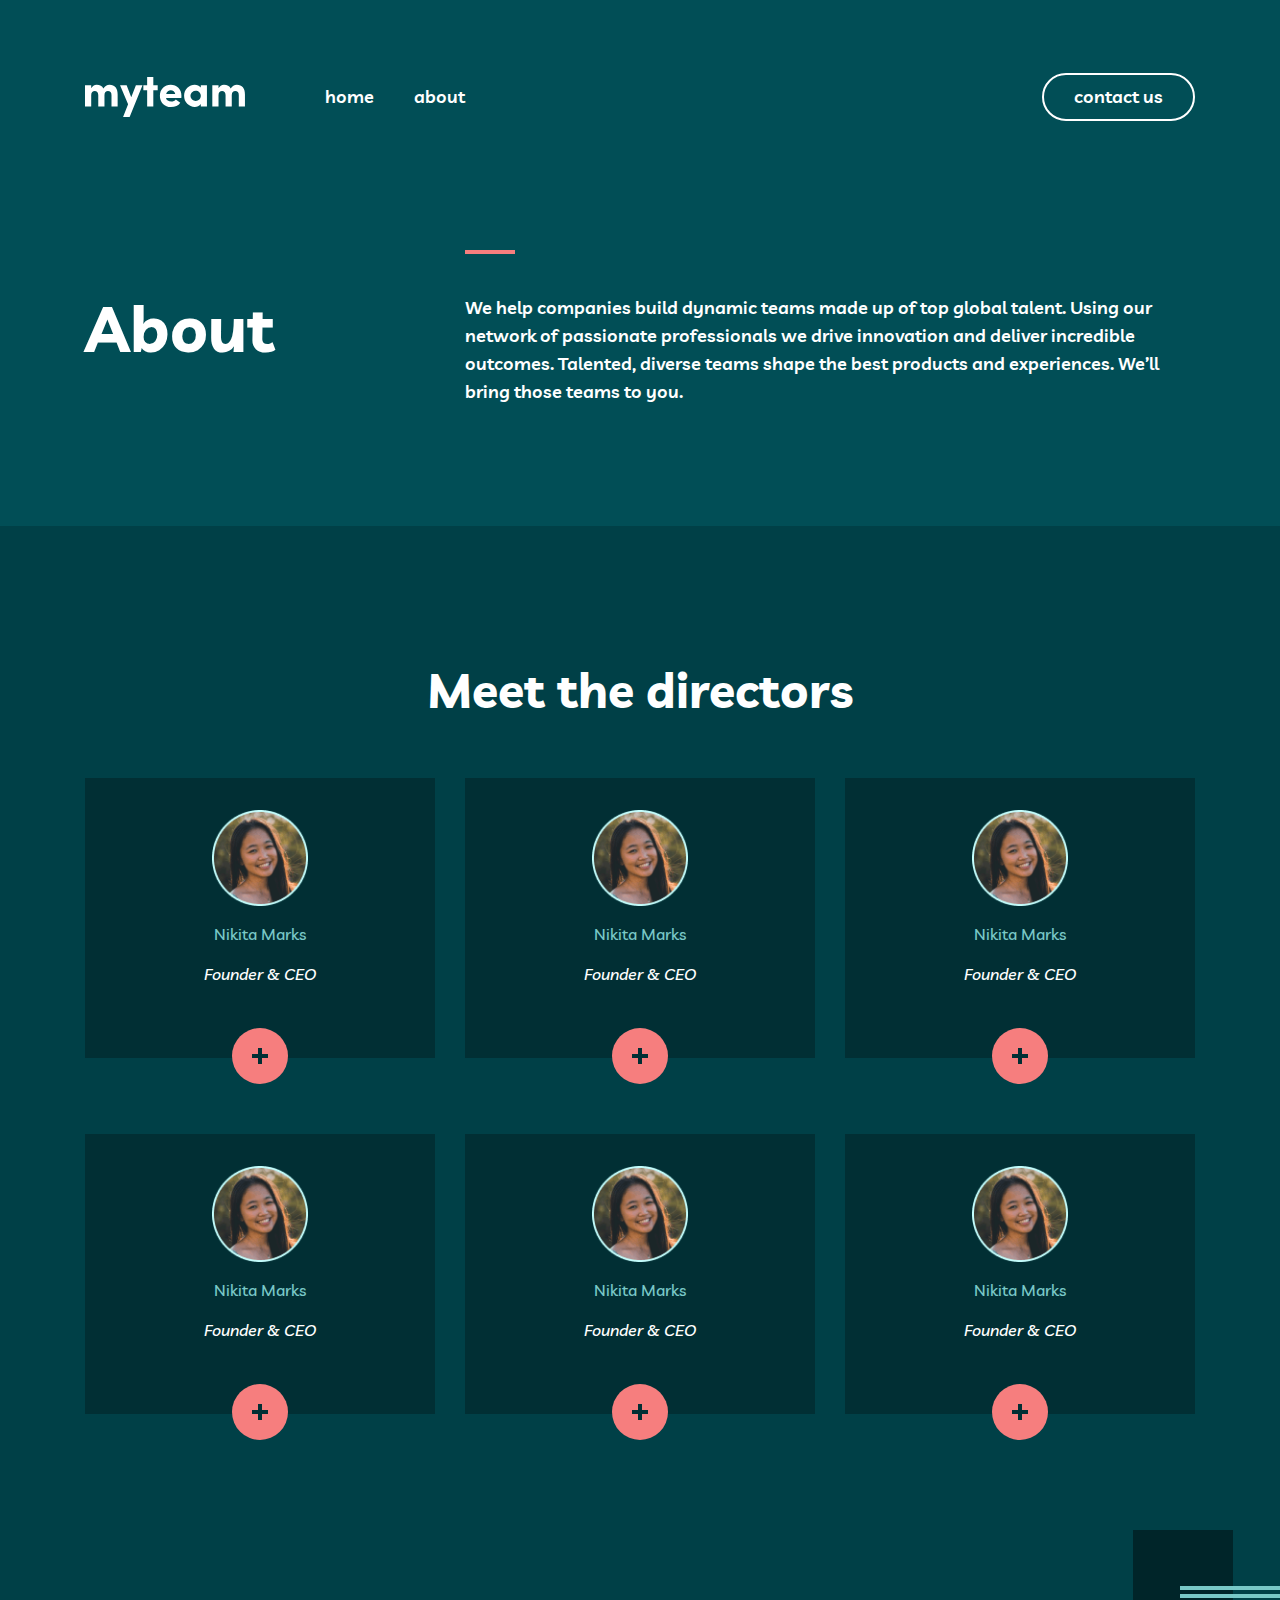
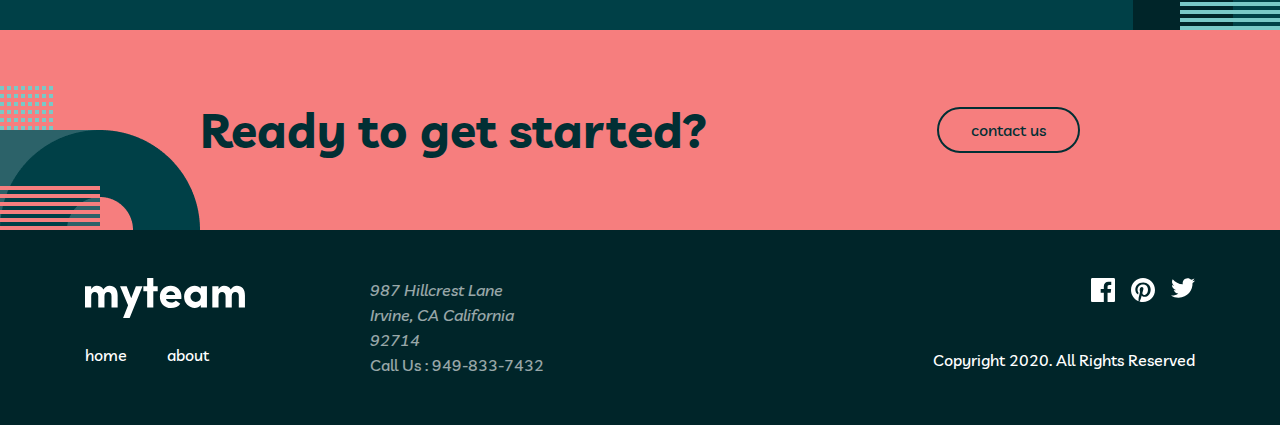
==== about.html @ ca8f07f0 "complate directors sections" ====
<!DOCTYPE html>
<html lang="uz">
<head>
  <meta charset="UTF-8">
  <meta name="viewport" content="width=device-width, initial-scale=1.0, shrink-to-fit=no">
  <title>myteam</title>
  <link rel="stylesheet" href="css/styles.css">
</head>
<body>
                <!-- HEADER -->

  <header class="site-header ">
    <div class="container site-header__container">
      <a class="logo" href="index.html">
        <img class="logo__img" src="img/logo.svg" width="160" height="40" alt="Myteam - site logo">
      </a>
      <nav class="nav">
        <ul class="nav__list">
          <li class="nav__item">
            <a href="index.html" class="nav__link">home</a>
          </li>
          <li class="nav__item">
            <a href="about.html" class="nav__link">about</a>
          </li>
        </ul>
      </nav>
      <a class="nav__link nav__contact-link" href="contact.html">contact us</a>
      <button class="burger burger-open"></button>
    </div>
  </header>
                    <!-- MAIN -->

  <main class="main">
                     <!-- ABOUT  -->

  <section class="about">
    <div class="container about__container">
      <h2 class="about__title">About</h2>
      <p class="about__text">We help companies build dynamic teams made up of top global talent. Using our network of passionate professionals we drive innovation and deliver incredible outcomes. Talented, diverse teams shape the best products and experiences. We’ll bring those teams to you.</p>
    </div>
  </section>

            <!--DIRECTORS -->

  <section class="directors">
    <div class="container">
      <h2 class="directors__title">Meet the directors</h2>
      <ul class="directors__list">

        <li class="directors__item director">
          <p class="director__name">Nikita Marks</p>
          <p class="director__profession">Founder & CEO</p>
          <blockquote class="director__blockquote">“Empowered teams create truly amazing products. Set the north star and let them follow it.”</blockquote>
          <button class="director__btn director__btn--open"></button>
        </li>

        <li class="directors__item director">
          <p class="director__name">Nikita Marks</p>
          <p class="director__profession">Founder & CEO</p>
          <blockquote class="director__blockquote">“Empowered teams create truly amazing products. Set the north star and let them follow it.”</blockquote>
          <button class="director__btn director__btn--open"></button>
        </li>

        <li class="directors__item director">
          <p class="director__name">Nikita Marks</p>
          <p class="director__profession">Founder & CEO</p>
          <blockquote class="director__blockquote">“Empowered teams create truly amazing products. Set the north star and let them follow it.”</blockquote>
          <button class="director__btn director__btn--open"></button>
        </li>

        <li class="directors__item director">
          <p class="director__name">Nikita Marks</p>
          <p class="director__profession">Founder & CEO</p>
          <blockquote class="director__blockquote">“Empowered teams create truly amazing products. Set the north star and let them follow it.”</blockquote>
          <button class="director__btn director__btn--open"></button>
        </li>

        <li class="directors__item director">
          <p class="director__name">Nikita Marks</p>
          <p class="director__profession">Founder & CEO</p>
          <blockquote class="director__blockquote">“Empowered teams create truly amazing products. Set the north star and let them follow it.”</blockquote>
          <button class="director__btn director__btn--open"></button>
        </li>

        <li class="directors__item director">
          <p class="director__name">Nikita Marks</p>
          <p class="director__profession">Founder & CEO</p>
          <blockquote class="director__blockquote">“Empowered teams create truly amazing products. Set the north star and let them follow it.”</blockquote>
          <button class="director__btn director__btn--open"></button>
        </li>

      </ul>
    </div>
  </section>


              <!-- START -->

  <section class="start">
    <div class="start__container container">
      <h2 class="visually-hidden">Start section</h2>
      <p class="start__title">Ready to get started?</p>
      <a href="#" class="start__link">contact us</a>
    </div>
  </section>

  </main>

                    <!-- FOOTER -->

  <section class="footer">
    <div class="container footer__container">
      <div class="footer__footer-top footer-top">

        <div class="footer-top__inner">
          <a href="#" class="footer__logo">
            <img class="footer-top__logo" src="img/logo.svg" width="160" height="40" alt="site-logo">
          </a>
          <ul class="footer-top__list">

            <li class="footer-top__item">
              <a href="index.html" class="footer-top__link">home</a>
            </li>

            <li class="footer-top__item">
              <a href="about.html" class="footer-top__link">about</a>
            </li>

          </ul>
        </div>

        <div class="addres-box">
          <address class="address-box__address">987  Hillcrest Lane Irvine, CA California 92714</address>
          <a class="address-box__tel" href="tel:+9498337432" class="footer-top__tel-link">Call Us : 949-833-7432</a>
        </div>
      </div>

              <!-- footer-social-media -->
      <div class="footer__footer-bottom footer-bottom">
        <ul class="footer-bottom__list">
          <li class="footer-bottom__item">
            <!-- facebook -->
            <a href="#">
              <svg  width="24" height="24" viewBox="0 0 24 24" fill="none" xmlns="http://www.w3.org/2000/svg">
                <path class="footer__facebook" d="M22.675 0H1.325C0.593 0 0 0.593 0 1.325V22.676C0 23.407 0.593 24 1.325 24H12.82V14.706H9.692V11.084H12.82V8.413C12.82 5.313 14.713 3.625 17.479 3.625C18.804 3.625 19.942 3.724 20.274 3.768V7.008L18.356 7.009C16.852 7.009 16.561 7.724 16.561 8.772V11.085H20.148L19.681 14.707H16.561V24H22.677C23.407 24 24 23.407 24 22.675V1.325C24 0.593 23.407 0 22.675 0Z" fill="white"/>
                </svg>
            </a>
          </li>

          <li class="footer-bottom__item">
            <!-- pictore -->
            <a href="#">
              <svg  width="24" height="24" viewBox="0 0 24 24" fill="none" xmlns="http://www.w3.org/2000/svg">
                <path class="footer__picture" d="M12 0C5.373 0 0 5.372 0 12C0 17.084 3.163 21.426 7.627 23.174C7.522 22.225 7.427 20.769 7.669 19.733C7.887 18.796 9.076 13.768 9.076 13.768C9.076 13.768 8.717 13.049 8.717 11.986C8.717 10.318 9.684 9.072 10.888 9.072C11.911 9.072 12.406 9.841 12.406 10.762C12.406 11.791 11.751 13.33 11.412 14.757C11.129 15.951 12.011 16.926 13.189 16.926C15.322 16.926 16.961 14.677 16.961 11.431C16.961 8.558 14.897 6.549 11.949 6.549C8.535 6.549 6.531 9.11 6.531 11.756C6.531 12.787 6.928 13.894 7.424 14.494C7.522 14.613 7.536 14.718 7.507 14.839L7.174 16.199C7.121 16.419 7 16.466 6.772 16.36C5.273 15.662 4.336 13.471 4.336 11.711C4.336 7.926 7.086 4.449 12.265 4.449C16.428 4.449 19.663 7.416 19.663 11.38C19.663 15.516 17.056 18.844 13.436 18.844C12.22 18.844 11.077 18.213 10.686 17.466L9.938 20.319C9.667 21.362 8.936 22.669 8.446 23.465C9.57 23.812 10.763 24 12 24C18.627 24 24 18.627 24 12C24 5.372 18.627 0 12 0Z" fill="white"/>
                </svg>
            </a>
          </li>

          <li class="footer-bottom__item">
            <!-- twitter -->
            <a href="#">
             <svg width="24" height="20" viewBox="0 0 24 20" fill="none" xmlns="http://www.w3.org/2000/svg">
              <path class="footer__twitter" d="M24 2.55699C23.117 2.94899 22.168 3.21299 21.172 3.33199C22.189 2.72299 22.97 1.75799 23.337 0.607986C22.386 1.17199 21.332 1.58199 20.21 1.80299C19.313 0.845986 18.032 0.247986 16.616 0.247986C13.437 0.247986 11.101 3.21399 11.819 6.29299C7.728 6.08799 4.1 4.12799 1.671 1.14899C0.381 3.36199 1.002 6.25699 3.194 7.72299C2.388 7.69699 1.628 7.47599 0.965 7.10699C0.911 9.38799 2.546 11.522 4.914 11.997C4.221 12.185 3.462 12.229 2.69 12.081C3.316 14.037 5.134 15.46 7.29 15.5C5.22 17.123 2.612 17.848 0 17.54C2.179 18.937 4.768 19.752 7.548 19.752C16.69 19.752 21.855 12.031 21.543 5.10599C22.505 4.41099 23.34 3.54399 24 2.55699Z" fill="white"/>
              </svg>
            </a>
          </li>
        </ul>
        <p class="footer-bottom__text">Copyright 2020. All Rights Reserved</p>
      </div>

    </div>
  </section>


  </main>
  <script src="main.js"></script>
</body>
</html>
---- css/styles.css ----
/*! normalize.css v8.0.1 | MIT License | github.com/necolas/normalize.css */
/* Document
========================================================================== */
/**
* 1. Correct the line height in all browsers.
* 2. Prevent adjustments of font size after orientation changes in iOS.
*/
html {
  line-height: 1.15;
  /* 1 */
  -webkit-text-size-adjust: 100%;
  /* 2 */
}

/* Sections
========================================================================== */
/**
* Remove the margin in all browsers.
*/
body {
  margin: 0;
}

/**
* Render the `main` element consistently in IE.
*/
main {
  display: block;
}

/**
* Correct the font size and margin on `h1` elements within `section` and
* `article` contexts in Chrome, Firefox, and Safari.
*/
h1 {
  font-size: 2em;
  margin: 0.67em 0;
}

/* Grouping content
========================================================================== */
/**
* 1. Add the correct box sizing in Firefox.
* 2. Show the overflow in Edge and IE.
*/
hr {
  -webkit-box-sizing: content-box;
          box-sizing: content-box;
  /* 1 */
  height: 0;
  /* 1 */
  overflow: visible;
  /* 2 */
}

/**
* 1. Correct the inheritance and scaling of font size in all browsers.
* 2. Correct the odd `em` font sizing in all browsers.
*/
pre {
  font-family: monospace, monospace;
  /* 1 */
  font-size: 1em;
  /* 2 */
}

/* Text-level semantics
========================================================================== */
/**
* Remove the gray background on active links in IE 10.
*/
a {
  background-color: transparent;
}

/**
* 1. Remove the bottom border in Chrome 57-
* 2. Add the correct text decoration in Chrome, Edge, IE, Opera, and Safari.
*/
abbr[title] {
  border-bottom: none;
  /* 1 */
  text-decoration: underline;
  /* 2 */
  -webkit-text-decoration: underline dotted;
          text-decoration: underline dotted;
  /* 2 */
}

/**
* Add the correct font weight in Chrome, Edge, and Safari.
*/
b,
strong {
  font-weight: bolder;
}

/**
* 1. Correct the inheritance and scaling of font size in all browsers.
* 2. Correct the odd `em` font sizing in all browsers.
*/
code,
kbd,
samp {
  font-family: monospace, monospace;
  /* 1 */
  font-size: 1em;
  /* 2 */
}

/**
* Add the correct font size in all browsers.
*/
small {
  font-size: 80%;
}

/**
* Prevent `sub` and `sup` elements from affecting the line height in
* all browsers.
*/
sub,
sup {
  font-size: 75%;
  line-height: 0;
  position: relative;
  vertical-align: baseline;
}

sub {
  bottom: -0.25em;
}

sup {
  top: -0.5em;
}

/* Embedded content
========================================================================== */
/**
* Remove the border on images inside links in IE 10.
*/
img {
  border-style: none;
}

/* Forms
========================================================================== */
/**
* 1. Change the font styles in all browsers.
* 2. Remove the margin in Firefox and Safari.
*/
button,
input,
optgroup,
select,
textarea {
  font-family: inherit;
  /* 1 */
  font-size: 100%;
  /* 1 */
  line-height: 1.15;
  /* 1 */
  margin: 0;
  /* 2 */
}

/**
* Show the overflow in IE.
* 1. Show the overflow in Edge.
*/
button,
input {
  /* 1 */
  overflow: visible;
}

/**
* Remove the inheritance of text transform in Edge, Firefox, and IE.
* 1. Remove the inheritance of text transform in Firefox.
*/
button,
select {
  /* 1 */
  text-transform: none;
}

/**
* Correct the inability to style clickable types in iOS and Safari.
*/
button,
[type="button"],
[type="reset"],
[type="submit"] {
  -webkit-appearance: button;
}

/**
* Remove the inner border and padding in Firefox.
*/
button::-moz-focus-inner,
[type="button"]::-moz-focus-inner,
[type="reset"]::-moz-focus-inner,
[type="submit"]::-moz-focus-inner {
  border-style: none;
  padding: 0;
}

/**
* Restore the focus styles unset by the previous rule.
*/
button:-moz-focusring,
[type="button"]:-moz-focusring,
[type="reset"]:-moz-focusring,
[type="submit"]:-moz-focusring {
  outline: 1px dotted ButtonText;
}

/**
* Correct the padding in Firefox.
*/
fieldset {
  padding: 0.35em 0.75em 0.625em;
}

/**
* 1. Correct the text wrapping in Edge and IE.
* 2. Correct the color inheritance from `fieldset` elements in IE.
* 3. Remove the padding so developers are not caught out when they zero out
*    `fieldset` elements in all browsers.
*/
legend {
  -webkit-box-sizing: border-box;
          box-sizing: border-box;
  /* 1 */
  color: inherit;
  /* 2 */
  display: table;
  /* 1 */
  max-width: 100%;
  /* 1 */
  padding: 0;
  /* 3 */
  white-space: normal;
  /* 1 */
}

/**
* Add the correct vertical alignment in Chrome, Firefox, and Opera.
*/
progress {
  vertical-align: baseline;
}

/**
* Remove the default vertical scrollbar in IE 10+.
*/
textarea {
  overflow: auto;
}

/**
* 1. Add the correct box sizing in IE 10.
* 2. Remove the padding in IE 10.
*/
[type="checkbox"],
[type="radio"] {
  -webkit-box-sizing: border-box;
          box-sizing: border-box;
  /* 1 */
  padding: 0;
  /* 2 */
}

/**
* Correct the cursor style of increment and decrement buttons in Chrome.
*/
[type="number"]::-webkit-inner-spin-button,
[type="number"]::-webkit-outer-spin-button {
  height: auto;
}

/**
* 1. Correct the odd appearance in Chrome and Safari.
* 2. Correct the outline style in Safari.
*/
[type="search"] {
  -webkit-appearance: textfield;
  /* 1 */
  outline-offset: -2px;
  /* 2 */
}

/**
* Remove the inner padding in Chrome and Safari on macOS.
*/
[type="search"]::-webkit-search-decoration {
  -webkit-appearance: none;
}

/**
* 1. Correct the inability to style clickable types in iOS and Safari.
* 2. Change font properties to `inherit` in Safari.
*/
::-webkit-file-upload-button {
  -webkit-appearance: button;
  /* 1 */
  font: inherit;
  /* 2 */
}

/* Interactive
========================================================================== */
/*
* Add the correct display in Edge, IE 10+, and Firefox.
*/
details {
  display: block;
}

/*
* Add the correct display in all browsers.
*/
summary {
  display: list-item;
}

/* Misc
========================================================================== */
/**
* Add the correct display in IE 10+.
*/
template {
  display: none;
}

/**
* Add the correct display in IE 10.
*/
[hidden] {
  display: none;
}

@font-face {
  font-family: "Livvic";
  font-style: normal;
  font-weight: 500;
  font-display: swap;
  src: local("Livvic Medium"), local("Livvic-Medium"), url("../fonts/livvic-v5-latin-500.woff2") format("woff2"), url("../fonts/livvic-v5-latin-500.woff") format("woff");
  /* Chrome 6+, Firefox 3.6+, IE 9+, Safari 5.1+ */
}

/* livvic-500italic - latin */
@font-face {
  font-family: "Livvic";
  font-style: italic;
  font-weight: 500;
  font-display: swap;
  src: local("Livvic Medium Italic"), local("Livvic-MediumItalic"), url("../fonts/livvic-v5-latin-500italic.woff2") format("woff2"), url("../fonts/livvic-v5-latin-500italic.woff") format("woff");
  /* Chrome 6+, Firefox 3.6+, IE 9+, Safari 5.1+ */
}

/* livvic-600 - latin */
@font-face {
  font-family: "Livvic";
  font-style: normal;
  font-weight: 600;
  font-display: swap;
  src: local("Livvic SemiBold"), local("Livvic-SemiBold"), url("../fonts/livvic-v5-latin-600.woff2") format("woff2"), url("../fonts/livvic-v5-latin-600.woff") format("woff");
  /* Chrome 6+, Firefox 3.6+, IE 9+, Safari 5.1+ */
}

/* livvic-700 - latin */
@font-face {
  font-family: "Livvic";
  font-style: normal;
  font-weight: 700;
  font-display: swap;
  src: local("Livvic Bold"), local("Livvic-Bold"), url("../fonts/livvic-v5-latin-700.woff2") format("woff2"), url("../fonts/livvic-v5-latin-700.woff") format("woff");
  /* Chrome 6+, Firefox 3.6+, IE 9+, Safari 5.1+ */
}

html {
  height: 100%;
  scroll-behavior: smooth;
  -webkit-box-sizing: border-box;
          box-sizing: border-box;
}

*,
*::before,
*::after {
  -webkit-box-sizing: inherit;
          box-sizing: inherit;
}

body {
  display: -webkit-box;
  display: -ms-flexbox;
  display: flex;
  -webkit-box-orient: vertical;
  -webkit-box-direction: normal;
      -ms-flex-direction: column;
          flex-direction: column;
  height: 100%;
  font-family: "Livvic", "Arial", sans-serif;
  font-size: 16px;
  line-height: 1.5;
}

img {
  max-width: 100%;
  height: auto;
}

.visually-hidden {
  position: absolute;
  width: 1px;
  height: 1px;
  margin: -1px;
  border: 0;
  padding: 0;
  clip: rect(0 0 0 0);
  overflow: hidden;
}

.container {
  max-width: 1150px;
  padding-left: 20px;
  padding-right: 20px;
  margin-left: auto;
  margin-right: auto;
}

.button {
  text-decoration: none;
}

.site-header {
  background-color: #014E56;
  padding: 73px 0 129px 0;
}

.site-header__container {
  display: -webkit-box;
  display: -ms-flexbox;
  display: flex;
  -webkit-box-align: center;
      -ms-flex-align: center;
          align-items: center;
}

@media only screen and (max-width: 768px) {
  .site-header {
    background-color: #014E56;
    padding: 64px 0 112px 0;
  }
}

@media only screen and (max-width: 470px) {
  .site-header__container {
    -ms-flex-wrap: wrap;
        flex-wrap: wrap;
  }
}

@media only screen and (max-width: 560px) {
  .site-header__container {
    -webkit-box-pack: justify;
        -ms-flex-pack: justify;
            justify-content: space-between;
    -ms-flex-wrap: nowrap;
        flex-wrap: nowrap;
  }
}

@media only screen and (max-width: 385px) {
  .site-header {
    padding: 44px 0 80px 0;
  }
}

.logo {
  margin-right: 80px;
}

.logo__img {
  width: 160px;
  height: 40px;
  display: block;
}

@media only screen and (max-width: 768px) {
  .logo {
    margin-right: 48px;
  }
  .logo__img {
    min-width: 128px;
    height: 32px;
  }
}

@media only screen and (max-width: 480px) {
  .logo {
    margin-right: 30px;
  }
}

@media only screen and (max-width: 375px) {
  .logo {
    z-index: 50;
  }
}

.nav__list {
  display: -webkit-box;
  display: -ms-flexbox;
  display: flex;
  -webkit-box-align: center;
      -ms-flex-align: center;
          align-items: center;
  margin: 0;
  padding: 0;
  list-style: none;
}

.nav__item {
  margin-right: 40px;
}

.nav__link {
  text-decoration: none;
  color: #fff;
  font-size: 18px;
  line-height: 28px;
  font-weight: 600;
  white-space: nowrap;
}

.nav__contact-link {
  margin-left: auto;
  padding: 8px 30px;
  border: 2px solid #fff;
  border-radius: 24px;
}

@media only screen and (max-width: 560px) {
  .nav__list {
    display: none;
  }
  .nav__contact-link {
    display: none;
  }
  .site-header--open .nav__list {
    display: block;
    z-index: 60;
    -webkit-box-orient: vertical;
    -webkit-box-direction: normal;
        -ms-flex-direction: column;
            flex-direction: column;
  }
}

.burger {
  display: none;
}

@media only screen and (max-width: 560px) {
  .burger {
    width: 20px;
    height: 17px;
    padding: 0;
    margin: 0;
    background-color: transparent;
    border: none;
    background-repeat: no-repeat;
    background-position: center center;
    background-size: contain;
    z-index: 55;
    display: block;
  }
  .burder::after {
    -webkit-transform: scale(1.5);
            transform: scale(1.5);
  }
  .burger-open {
    background-image: url("../img/burger-open.svg");
  }
  .burger-close {
    background-image: url("../img/burger-close.svg");
  }
}

.intro {
  padding-bottom: 250px;
  background-color: #014E56;
  background-image: url("../img/intro-left-img.png"), url("../img/intro-bottom-img.png");
  background-repeat: no-repeat;
  background-size: auto 200px, 358px auto;
  background-position: left calc(50% - 800px) top, right calc(50% - 400px) bottom;
}

.intro__container {
  display: -webkit-box;
  display: -ms-flexbox;
  display: flex;
}

.intro__title {
  margin: 0;
  color: #fff;
  font-size: 100px;
  line-height: 100px;
  font-weight: bold;
  max-width: 615px;
  width: 100%;
  margin-right: 30px;
}

.intro__title--coral {
  color: #F67E7E;
}

.intro__text {
  margin: 0;
  font-size: 18px;
  line-height: 28px;
  color: #fff;
  max-width: 445px;
  margin-left: auto;
  display: -webkit-box;
  display: -ms-flexbox;
  display: flex;
  -webkit-box-orient: vertical;
  -webkit-box-direction: normal;
      -ms-flex-direction: column;
          flex-direction: column;
  -webkit-box-pack: justify;
      -ms-flex-pack: justify;
          justify-content: space-between;
}

.intro__text::before {
  content: "";
  display: block;
  width: 50px;
  height: 4px;
  background-color: #79C8C7;
}

@media only screen and (max-width: 915px) {
  .intro {
    background-position: left calc(50% - 750px) top, right calc(50% - 300px) bottom;
  }
  .intro__title {
    font-size: 80px;
    line-height: 86px;
  }
}

@media only screen and (max-width: 830px) {
  .intro {
    background-position: left calc(50% - 750px) top, right calc(50% - 200px) bottom;
  }
  .intro__title {
    font-size: 64px;
    line-height: 56px;
  }
}

@media only screen and (max-width: 768px) {
  .intro {
    background-position: left calc(50% - 800px) top, center bottom;
    background-size: 358px auto;
  }
  .intro__container {
    -webkit-box-orient: vertical;
    -webkit-box-direction: normal;
        -ms-flex-direction: column;
            flex-direction: column;
  }
  .intro__title {
    margin: 0;
    margin-bottom: 24px;
    text-align: center;
    max-width: 370px;
    margin-left: auto;
    margin-right: auto;
  }
  .intro__text {
    text-align: center;
    max-width: 457px;
    margin-right: auto;
    margin-left: auto;
  }
  .intro__text::before {
    display: none;
  }
}

@media only screen and (max-width: 385px) {
  .intro {
    padding-bottom: 200px;
    background-position: left calc(50% - 800px) top, center bottom;
    background-size: 298px auto;
  }
  .intro__title {
    font-size: 40px;
    line-height: 40px;
  }
  .intro__text {
    font-size: 15px;
    line-height: 28px;
  }
}

@media only screen and (-webkit-min-device-pixel-ratio: 2), only screen and (min--moz-device-pixel-ratio: 2), only screen and (min-device-pixel-ratio: 2), only screen and (min-resolution: 192dpi), only screen and (min-resolution: 2dppx) {
  .intro {
    background-image: url("../img/intro-left-img@2x.png"), url("../img/intro-bottom-img@2x.png");
  }
}

.hero {
  background-color: #012F34;
  padding: 140px 0;
  background-image: url("../img/hero-bg.png");
  background-repeat: no-repeat;
  background-position: right bottom;
}

.hero__container {
  display: -webkit-box;
  display: -ms-flexbox;
  display: flex;
}

.hero__title {
  max-width: 445px;
  font-size: 48px;
  line-height: 48px;
  font-weight: bold;
  color: #ffffff;
  display: -webkit-box;
  display: -ms-flexbox;
  display: flex;
  -webkit-box-orient: vertical;
  -webkit-box-direction: normal;
      -ms-flex-direction: column;
          flex-direction: column;
  -webkit-box-pack: justify;
      -ms-flex-pack: justify;
          justify-content: space-between;
}

.hero__title::before {
  content: "";
  display: block;
  width: 50px;
  height: 4px;
  background-color: #F67E7E;
}

.hero__list {
  list-style-type: none;
  padding: 0;
  margin: 0;
  max-width: 540px;
  margin-left: auto;
}

.hero__item {
  margin-bottom: 32px;
}

.hero__item:last-child {
  margin-bottom: 0;
}

@media only screen and (max-width: 768px) {
  .hero {
    background-position: right top;
  }
  .hero__container {
    -webkit-box-orient: vertical;
    -webkit-box-direction: normal;
        -ms-flex-direction: column;
            flex-direction: column;
  }
  .hero__title {
    font-size: 32px;
    line-height: 32px;
    max-width: 573px;
    margin-left: auto;
    margin-right: auto;
  }
  .hero__title::before {
    margin-bottom: 30px;
  }
  .hero__list {
    max-width: 573px;
    margin-left: auto;
    margin-right: auto;
  }
}

@media only screen and (max-width: 385px) {
  .hero {
    padding: 35px 0;
  }
  .hero__title {
    max-width: 240px;
    font-size: 32px;
    line-height: 32px;
    margin-left: 0;
  }
}

.hero-item__heading {
  color: #F67E7E;
  font-size: 18px;
  line-height: 28px;
  font-weight: bold;
  margin: 0;
  margin-bottom: 10px;
  max-width: 478px;
}

.hero-item__text {
  color: #fff;
  opacity: 0.8;
  font-size: 15px;
  line-height: 25px;
  margin: 0;
  max-width: 478px;
}

.hero-item {
  display: -webkit-box;
  display: -ms-flexbox;
  display: flex;
  -webkit-box-pack: justify;
      -ms-flex-pack: justify;
          justify-content: space-between;
  max-width: 478px;
}

.hero-item::before {
  content: "";
  display: block;
  min-width: 72px;
  height: 72px;
  background-repeat: no-repeat;
  background-size: contain;
  background-position: center center;
}

.hero-item--individual::before {
  background-image: url("../img/individual.svg");
  margin-right: 23px;
}

.hero-item--easy::before {
  background-image: url("../img/easy.svg");
  margin-right: 23px;
}

.hero-item--productivity::before {
  background-image: url("../img/productivity.svg");
  margin-right: 23px;
}

@media only screen and (max-width: 385px) {
  .hero-item {
    -webkit-box-orient: vertical;
    -webkit-box-direction: normal;
        -ms-flex-direction: column;
            flex-direction: column;
    margin-bottom: 48px;
  }
  .hero-item:last-child {
    margin-bottom: 64px;
  }
  .hero-item__heading {
    text-align: center;
  }
  .hero-item__text {
    text-align: center;
  }
  .hero-item--individual::before {
    background-image: url("../img/individual.svg");
    margin-right: 0;
    margin-bottom: 16px;
  }
  .hero-item--easy::before {
    background-image: url("../img/easy.svg");
    margin-right: 0;
    margin-bottom: 16px;
  }
  .hero-item--productivity::before {
    background-image: url("../img/productivity.svg");
    margin-right: 0;
    margin-bottom: 16px;
  }
}

.reviews {
  background-color: #004047;
  color: #fff;
  padding: 140px 0;
  background-image: url("../img/rewiw-left.png"), url("../img/reviw-right.png");
  background-repeat: no-repeat;
  background-position: left top, right bottom;
  display: -webkit-box;
  display: -ms-flexbox;
  display: flex;
  -webkit-box-orient: vertical;
  -webkit-box-direction: normal;
      -ms-flex-direction: column;
          flex-direction: column;
}

.reviews__title {
  font-size: 48px;
  line-height: 48px;
  text-align: center;
  max-width: 932px;
  margin: 0;
  padding: 0;
  margin-bottom: 92px;
  margin-right: auto;
  margin-left: auto;
}

.reviews__title .reviews__title--blue-text {
  color: #79C8C7;
}

.reviews__reviews-list {
  padding: 0;
  margin: 0;
  list-style-type: none;
  display: -webkit-box;
  display: -ms-flexbox;
  display: flex;
}

@media only screen and (max-width: 768px) {
  .reviews__reviews-list {
    -webkit-box-orient: vertical;
    -webkit-box-direction: normal;
        -ms-flex-direction: column;
            flex-direction: column;
  }
  .reviews__title {
    font-size: 32px;
    line-height: 32px;
    margin-bottom: 84px;
    max-width: 483px;
  }
}

.review {
  max-width: 30%;
  margin: 0 1.75%;
  text-align: center;
  position: relative;
  z-index: 1;
}

.review::before {
  content: "";
  display: block;
  position: absolute;
  left: calc(50%);
  -webkit-transform: translateX(-50%);
          transform: translateX(-50%);
  top: -13%;
  width: 67px;
  height: 56px;
  background-image: url("../img/blockquote.svg");
  background-repeat: no-repeat;
  background-position: center center;
  z-index: 0;
}

.review__blockquote {
  display: block;
  position: relative;
  z-index: 2;
  font-size: 15px;
  line-height: 25px;
  margin: 0;
  margin-bottom: 24px;
}

.review__user-name {
  font-size: 18px;
  line-height: 28px;
  font-weight: bold;
  margin: 0;
  margin-bottom: 2px;
  color: #79C8C7;
}

.review__user-profession {
  font-size: 13px;
  line-height: 18px;
  margin: 0;
  display: -webkit-box;
  display: -ms-flexbox;
  display: flex;
  -webkit-box-orient: vertical;
  -webkit-box-direction: normal;
      -ms-flex-direction: column;
          flex-direction: column;
  -webkit-box-align: center;
      -ms-flex-align: center;
          align-items: center;
}

.review__user-profession::after {
  content: "";
  display: block;
  width: 62px;
  height: 62px;
  background-position: center center;
  background-repeat: no-repeat;
  background-size: contain;
  margin-top: 32px;
}

.review__baker::after {
  background-image: url("../img/baker.svg");
}

.review__reese::after {
  background-image: url("../img/reese.svg");
}

.review__clarke::after {
  background-image: url("../img/clarke.svg");
}

@media only screen and (max-width: 768px) {
  .review {
    max-width: 90%;
    margin-left: auto;
    margin-right: auto;
  }
  .review__user-profession::after {
    margin-bottom: 84px;
  }
  .review__clarke::after {
    margin-bottom: 0;
  }
}

@media only screen and (max-width: 375px) {
  .review::before {
    top: -10%;
  }
}

.start {
  padding: 76px 0;
  background-color: #F67E7E;
  background-image: url("../img/start-bg.png");
  background-repeat: no-repeat;
  background-position: left bottom;
}

.start__container {
  display: -webkit-box;
  display: -ms-flexbox;
  display: flex;
  -webkit-box-align: center;
      -ms-flex-align: center;
          align-items: center;
  -ms-flex-pack: distribute;
      justify-content: space-around;
}

.start__title {
  font-size: 48px;
  line-height: 48px;
  color: #012F34;
  font-weight: bold;
  margin: 0;
}

.start__link {
  text-decoration: none;
  color: #012F34;
  border: 2px solid #012F34;
  border-radius: 24px;
  padding: 9px 32px;
  white-space: nowrap;
}

@media only screen and (max-width: 768px) {
  .start {
    padding: 84px 0;
  }
  .start__container {
    padding: 0 20px;
  }
  .start__title {
    font-size: 32px;
    line-height: 32px;
  }
}

@media only screen and (max-width: 600px) {
  .start__title {
    text-align: center;
    margin-bottom: 24px;
    margin-left: auto;
    margin-right: auto;
  }
  .start__container {
    -webkit-box-orient: vertical;
    -webkit-box-direction: normal;
        -ms-flex-direction: column;
            flex-direction: column;
    -webkit-box-pack: center;
        -ms-flex-pack: center;
            justify-content: center;
  }
}

.footer {
  background-color: #002529;
  padding: 48px 0;
}

.footer__container {
  display: -webkit-box;
  display: -ms-flexbox;
  display: flex;
}

.footer__facebook:hover {
  fill: #F67E7E;
}

.footer__picture:hover {
  fill: #F67E7E;
}

.footer__twitter:hover {
  fill: #F67E7E;
}

@media only screen and (max-width: 768px) {
  .footer__container {
    -ms-flex-wrap: wrap;
        flex-wrap: wrap;
    width: 100%;
  }
  .footer__footer-top {
    width: 100%;
  }
}

@media only screen and (max-width: 490px) {
  .footer__container {
    width: 100%;
    display: -webkit-box;
    display: -ms-flexbox;
    display: flex;
    -webkit-box-orient: vertical;
    -webkit-box-direction: normal;
        -ms-flex-direction: column;
            flex-direction: column;
    -webkit-box-pack: center;
        -ms-flex-pack: center;
            justify-content: center;
    -webkit-box-align: center;
        -ms-flex-align: center;
            align-items: center;
  }
}

.footer-top {
  display: -webkit-box;
  display: -ms-flexbox;
  display: flex;
}

.footer-top__inner {
  margin-right: 125px;
}

.footer-top__logo {
  display: block;
  margin-bottom: 25px;
}

.footer-top__list {
  display: -webkit-box;
  display: -ms-flexbox;
  display: flex;
  padding: 0;
  margin: 0;
  list-style-type: none;
}

.footer-top__item {
  margin-right: 40px;
}

.footer-top__item:last-child {
  margin-right: 0;
}

.footer-top__link {
  text-decoration: none;
  color: #fff;
}

@media only screen and (max-width: 768px) {
  .footer-top__inner {
    display: block;
    width: 100%;
  }
}

@media only screen and (max-width: 490px) {
  .footer-top {
    -webkit-box-orient: vertical;
    -webkit-box-direction: normal;
        -ms-flex-direction: column;
            flex-direction: column;
    -webkit-box-pack: center;
        -ms-flex-pack: center;
            justify-content: center;
    -webkit-box-align: center;
        -ms-flex-align: center;
            align-items: center;
  }
  .footer-top__inner {
    width: 100%;
    display: -webkit-box;
    display: -ms-flexbox;
    display: flex;
    -webkit-box-orient: vertical;
    -webkit-box-direction: normal;
        -ms-flex-direction: column;
            flex-direction: column;
    -webkit-box-pack: center;
        -ms-flex-pack: center;
            justify-content: center;
    -webkit-box-align: center;
        -ms-flex-align: center;
            align-items: center;
    margin-right: 0;
    margin-right: auto;
    margin-left: auto;
    -ms-flex-wrap: wrap;
        flex-wrap: wrap;
    margin-bottom: 24px;
  }
}

.addres-box {
  max-width: 175px;
  display: -webkit-box;
  display: -ms-flexbox;
  display: flex;
  -webkit-box-orient: vertical;
  -webkit-box-direction: normal;
      -ms-flex-direction: column;
          flex-direction: column;
}

.address-box__address {
  margin: 0;
  padding: 0;
  color: #fff;
  opacity: 0.6;
  font-size: 16px;
  line-height: 25px;
}

.address-box__tel {
  white-space: nowrap;
  color: #fff;
  opacity: 0.6;
  text-decoration: none;
}

@media only screen and (max-width: 768px) {
  .addres-box {
    margin-left: auto;
    margin-bottom: 32px;
    text-align: right;
  }
}

@media only screen and (max-width: 490px) {
  .addres-box {
    width: 100%;
    display: -webkit-box;
    display: -ms-flexbox;
    display: flex;
    -webkit-box-orient: vertical;
    -webkit-box-direction: normal;
        -ms-flex-direction: column;
            flex-direction: column;
    -webkit-box-pack: center;
        -ms-flex-pack: center;
            justify-content: center;
    -webkit-box-align: center;
        -ms-flex-align: center;
            align-items: center;
    margin-right: auto;
    text-align: center;
    margin-bottom: 40px;
  }
}

.footer-bottom {
  margin-left: auto;
}

.footer-bottom__list {
  display: -webkit-box;
  display: -ms-flexbox;
  display: flex;
  -webkit-box-pack: end;
      -ms-flex-pack: end;
          justify-content: flex-end;
  padding: 0;
  margin: 0;
  list-style-type: none;
}

.footer-bottom__item {
  margin-right: 16px;
  margin-bottom: 40px;
}

.footer-bottom__item:last-child {
  margin-right: 0;
}

.footer-bottom__text {
  margin: 0;
  color: #fff;
}

@media only screen and (max-width: 768px) {
  .footer-bottom {
    display: -webkit-box;
    display: -ms-flexbox;
    display: flex;
    -webkit-box-pack: justify;
        -ms-flex-pack: justify;
            justify-content: space-between;
    width: 100%;
  }
}

@media only screen and (max-width: 490px) {
  .footer-bottom {
    width: 100%;
    display: -webkit-box;
    display: -ms-flexbox;
    display: flex;
    -webkit-box-orient: vertical;
    -webkit-box-direction: normal;
        -ms-flex-direction: column;
            flex-direction: column;
    -webkit-box-pack: center;
        -ms-flex-pack: center;
            justify-content: center;
    -webkit-box-align: center;
        -ms-flex-align: center;
            align-items: center;
  }
  .footer-bottom__list {
    display: -webkit-box;
    display: -ms-flexbox;
    display: flex;
  }
}

@media only screen and (max-width: 320px) {
  .footer-bottom__text {
    text-align: center;
  }
}

.about {
  padding: 0 0 120px 0;
  background-color: #014E56;
  background-image: url("../img/about-bg.png");
  background-repeat: no-repeat;
  background-position: right calc(50% - 800px) bottom;
}

.about__container {
  display: -webkit-box;
  display: -ms-flexbox;
  display: flex;
  -webkit-box-align: center;
      -ms-flex-align: center;
          align-items: center;
  color: #fff;
}

.about__title {
  margin: 0;
  padding: 0;
  font-size: 64px;
  line-height: 100px;
  width: 100%;
  margin-right: 30px;
  max-width: 350px;
}

.about__text {
  margin: 0;
  padding: 0;
  font-size: 18px;
  line-height: 28px;
  font-weight: 600;
}

.about__text::before {
  content: "";
  display: block;
  width: 50px;
  height: 4px;
  background-color: #F67E7E;
  margin-bottom: 40px;
}

@media only screen and (max-width: 768px) {
  .about__container {
    -webkit-box-orient: vertical;
    -webkit-box-direction: normal;
        -ms-flex-direction: column;
            flex-direction: column;
  }
  .about__title {
    text-align: center;
    margin-right: 0;
    line-height: 56px;
    margin-bottom: 24px;
  }
  .about__text {
    max-width: 457px;
    margin-left: auto;
    margin-right: auto;
    text-align: center;
  }
  .about__text::before {
    display: none;
  }
}

@media only screen and (max-width: 385px) {
  .about__title {
    font-size: 40px;
    line-height: 40px;
  }
  .about__text {
    font-size: 15px;
  }
}

.directors {
  background-color: #004047;
  padding: 140px 0;
  color: #fff;
  background-image: url("../img/directors-left-bg.png"), url("../img/rewiw-left.png");
  background-repeat: no-repeat;
  background-position: left calc(50% - 800px) top, right bottom;
}

.directors__title {
  text-align: center;
  font-size: 48px;
  line-height: 48px;
  margin: 0;
  margin-bottom: 64px;
}

.directors__list {
  padding: 0;
  margin: 0;
  list-style-type: none;
  display: -webkit-box;
  display: -ms-flexbox;
  display: flex;
  -ms-flex-wrap: wrap;
      flex-wrap: wrap;
  -webkit-box-pack: center;
      -ms-flex-pack: center;
          justify-content: center;
}

.directors__item {
  margin-right: 30px;
}

.directors__item:nth-child(3n) {
  margin-right: 0;
}

.director {
  position: relative;
  width: 100%;
  max-width: 350px;
  text-align: center;
  background-color: #012F34;
  margin-bottom: 76px;
  padding: 128px 0 56px 0;
}

.director::before {
  position: absolute;
  top: 32px;
  left: 50%;
  -webkit-transform: translateX(-50%);
          transform: translateX(-50%);
  content: "";
  display: block;
  width: 96px;
  height: 96px;
  background-image: url("../img/nikita.png");
  background-position: center center;
  background-repeat: no-repeat;
  background-size: contain;
}

.director__btn {
  position: absolute;
  left: 50%;
  -webkit-transform: translateX(-50%);
          transform: translateX(-50%);
  bottom: -26px;
  margin: 0;
  padding: 0;
  border: none;
  width: 56px;
  height: 56px;
  border-radius: 50%;
}

.director__btn--open {
  background-color: #F67E7E;
  background-image: url("../img/plus.svg");
  background-position: center center;
  background-repeat: no-repeat;
}

.director__blockquote {
  display: none;
}

.director__btn--close {
  background-color: #79C8C7;
  background-image: url("../img/x.svg");
  background-position: center center;
  background-repeat: no-repeat;
}

.director__name {
  color: #79C8C7;
}

.director__profession {
  font-style: italic;
}

.directors__open .director {
  padding: 32px 0 56px 0;
}

.directors__open .director::before {
  display: none;
}

.directors__open .director__blockquote {
  display: block;
}
/*# sourceMappingURL=styles.css.map */
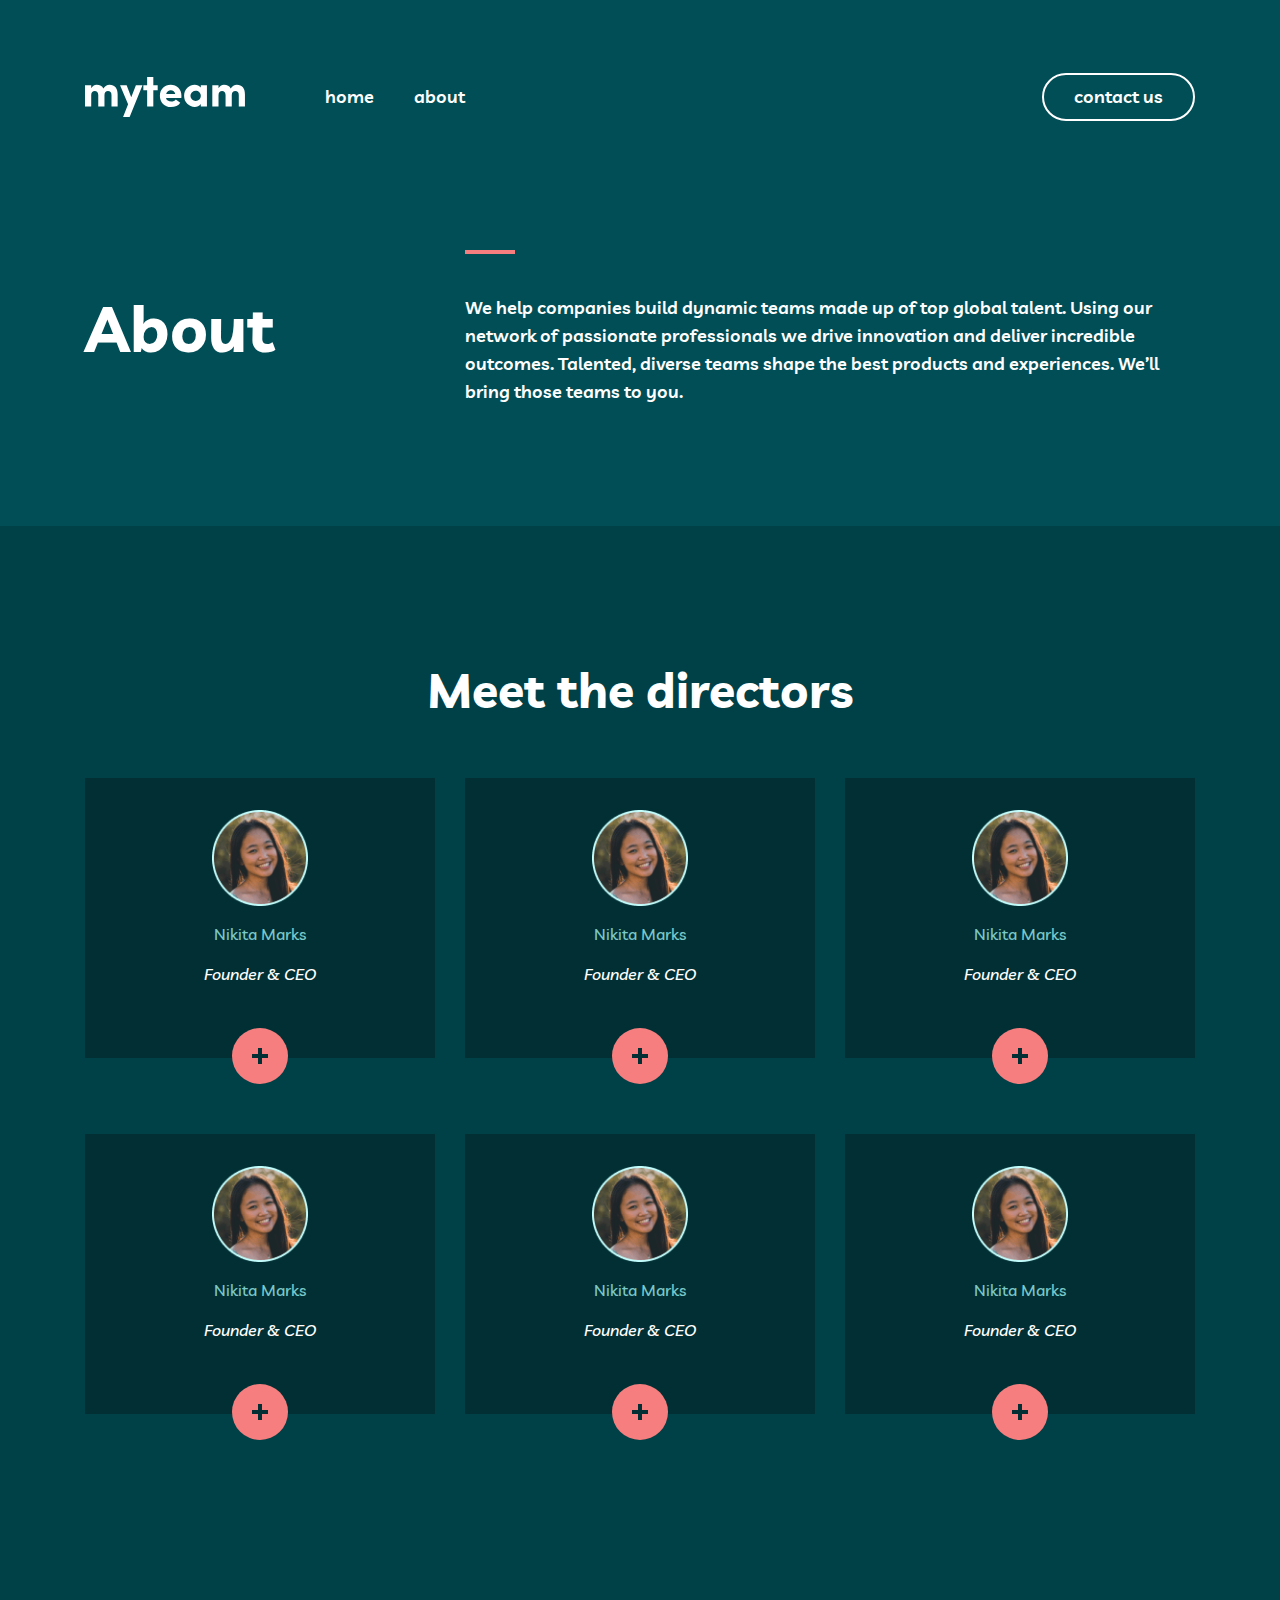
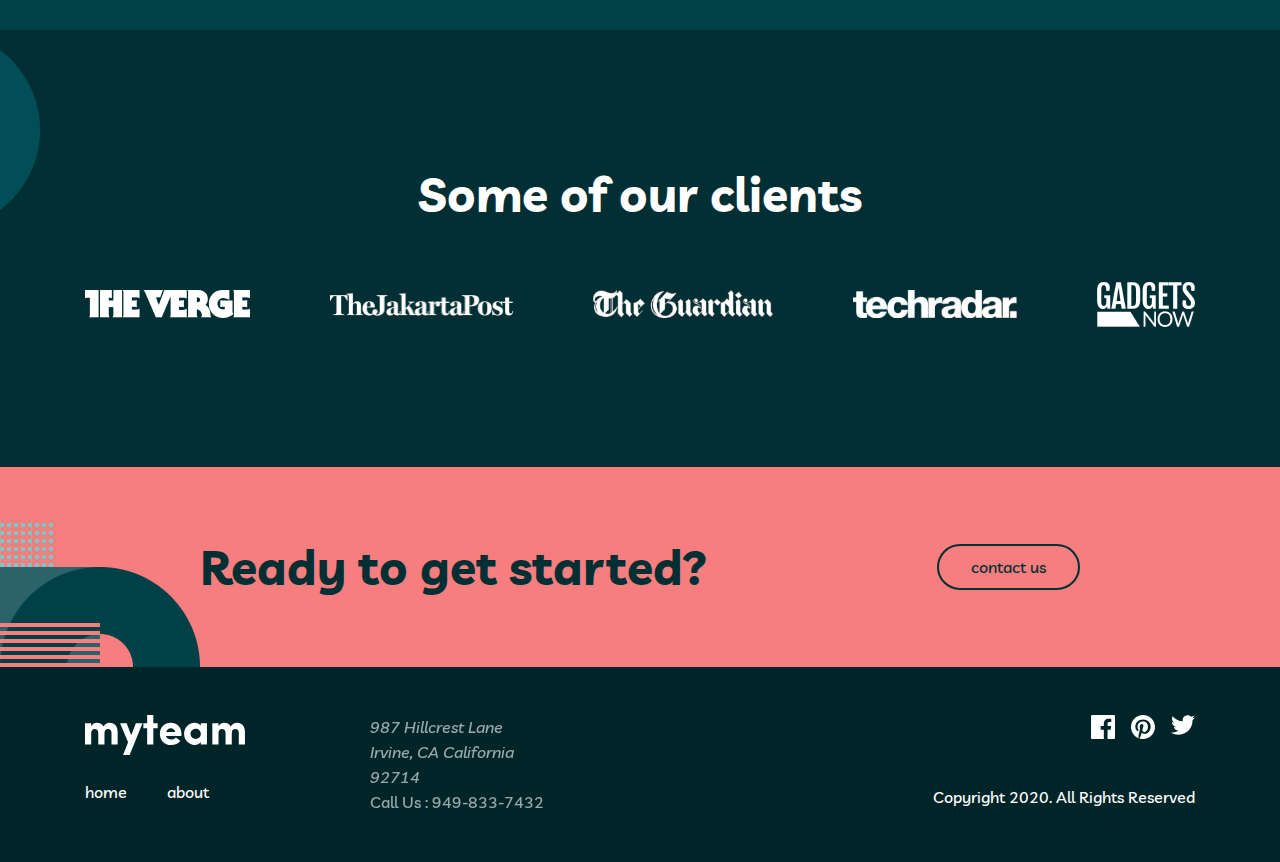
==== commit d6b3951e: "add elements active and hovers styles" ====
--- a/about.html
+++ b/about.html
@@ -51,48 +51,183 @@
           <p class="director__name">Nikita Marks</p>
           <p class="director__profession">Founder & CEO</p>
           <blockquote class="director__blockquote">“Empowered teams create truly amazing products. Set the north star and let them follow it.”</blockquote>
-          <button class="director__btn director__btn--open"></button>
-        </li>
-
-        <li class="directors__item director">
-          <p class="director__name">Nikita Marks</p>
-          <p class="director__profession">Founder & CEO</p>
-          <blockquote class="director__blockquote">“Empowered teams create truly amazing products. Set the north star and let them follow it.”</blockquote>
-          <button class="director__btn director__btn--open"></button>
-        </li>
-
-        <li class="directors__item director">
-          <p class="director__name">Nikita Marks</p>
-          <p class="director__profession">Founder & CEO</p>
-          <blockquote class="director__blockquote">“Empowered teams create truly amazing products. Set the north star and let them follow it.”</blockquote>
-          <button class="director__btn director__btn--open"></button>
-        </li>
-
-        <li class="directors__item director">
-          <p class="director__name">Nikita Marks</p>
-          <p class="director__profession">Founder & CEO</p>
-          <blockquote class="director__blockquote">“Empowered teams create truly amazing products. Set the north star and let them follow it.”</blockquote>
-          <button class="director__btn director__btn--open"></button>
-        </li>
-
-        <li class="directors__item director">
-          <p class="director__name">Nikita Marks</p>
-          <p class="director__profession">Founder & CEO</p>
-          <blockquote class="director__blockquote">“Empowered teams create truly amazing products. Set the north star and let them follow it.”</blockquote>
-          <button class="director__btn director__btn--open"></button>
-        </li>
-
-        <li class="directors__item director">
-          <p class="director__name">Nikita Marks</p>
-          <p class="director__profession">Founder & CEO</p>
-          <blockquote class="director__blockquote">“Empowered teams create truly amazing products. Set the north star and let them follow it.”</blockquote>
+          <ul class="director__social-list">
+            <li class="director__social-item">
+              <a href="#">
+                <svg width="24" height="20" viewBox="0 0 24 20" fill="none" xmlns="http://www.w3.org/2000/svg">
+                  <path class="footer__twitter" d="M24 2.55699C23.117 2.94899 22.168 3.21299 21.172 3.33199C22.189 2.72299 22.97 1.75799 23.337 0.607986C22.386 1.17199 21.332 1.58199 20.21 1.80299C19.313 0.845986 18.032 0.247986 16.616 0.247986C13.437 0.247986 11.101 3.21399 11.819 6.29299C7.728 6.08799 4.1 4.12799 1.671 1.14899C0.381 3.36199 1.002 6.25699 3.194 7.72299C2.388 7.69699 1.628 7.47599 0.965 7.10699C0.911 9.38799 2.546 11.522 4.914 11.997C4.221 12.185 3.462 12.229 2.69 12.081C3.316 14.037 5.134 15.46 7.29 15.5C5.22 17.123 2.612 17.848 0 17.54C2.179 18.937 4.768 19.752 7.548 19.752C16.69 19.752 21.855 12.031 21.543 5.10599C22.505 4.41099 23.34 3.54399 24 2.55699Z" fill="white"/>
+                  </svg>
+              </a>
+            </li>
+            <li class="directors__social-link-item">
+              <a href="#">
+                <svg width="21" height="20" viewBox="0 0 21 20" fill="none" xmlns="http://www.w3.org/2000/svg">
+                  <path  class="footer__twitter" fill-rule="evenodd" clip-rule="evenodd" d="M2.5 0H18.5C19.6 0 20.5 0.9 20.5 2V18C20.5 19.1 19.6 20 18.5 20H2.5C1.4 20 0.5 19.1 0.5 18V2C0.5 0.9 1.4 0 2.5 0ZM6.5 17V8H3.5V17H6.5ZM5 6.3C4 6.3 3.2 5.5 3.2 4.5C3.2 3.5 4 2.7 5 2.7C6 2.7 6.8 3.5 6.8 4.5C6.8 5.5 6 6.3 5 6.3ZM14.5 17H17.5V11.3C17.5 9.4 15.9 7.8 14 7.8C13.1 7.8 12 8.4 11.5 9.2V8H8.5V17H11.5V11.7C11.5 10.9 12.2 10.2 13 10.2C13.8 10.2 14.5 10.9 14.5 11.7V17Z" fill="white"/>
+                  </svg>
+              </a>
+            </li>
+          </ul>
+          <button class="director__btn director__btn--open"></button>
+        </li>
+
+        <li class="directors__item director">
+          <p class="director__name">Nikita Marks</p>
+          <p class="director__profession">Founder & CEO</p>
+          <blockquote class="director__blockquote">“Empowered teams create truly amazing products. Set the north star and let them follow it.”</blockquote>
+          <ul class="director__social-list">
+            <li class="director__social-item">
+              <a href="#">
+                <svg width="24" height="20" viewBox="0 0 24 20" fill="none" xmlns="http://www.w3.org/2000/svg">
+                  <path class="footer__twitter" d="M24 2.55699C23.117 2.94899 22.168 3.21299 21.172 3.33199C22.189 2.72299 22.97 1.75799 23.337 0.607986C22.386 1.17199 21.332 1.58199 20.21 1.80299C19.313 0.845986 18.032 0.247986 16.616 0.247986C13.437 0.247986 11.101 3.21399 11.819 6.29299C7.728 6.08799 4.1 4.12799 1.671 1.14899C0.381 3.36199 1.002 6.25699 3.194 7.72299C2.388 7.69699 1.628 7.47599 0.965 7.10699C0.911 9.38799 2.546 11.522 4.914 11.997C4.221 12.185 3.462 12.229 2.69 12.081C3.316 14.037 5.134 15.46 7.29 15.5C5.22 17.123 2.612 17.848 0 17.54C2.179 18.937 4.768 19.752 7.548 19.752C16.69 19.752 21.855 12.031 21.543 5.10599C22.505 4.41099 23.34 3.54399 24 2.55699Z" fill="white"/>
+                  </svg>
+              </a>
+            </li>
+            <li class="directors__social-link-item">
+              <a href="#">
+                <svg width="21" height="20" viewBox="0 0 21 20" fill="none" xmlns="http://www.w3.org/2000/svg">
+                  <path  class="footer__twitter" fill-rule="evenodd" clip-rule="evenodd" d="M2.5 0H18.5C19.6 0 20.5 0.9 20.5 2V18C20.5 19.1 19.6 20 18.5 20H2.5C1.4 20 0.5 19.1 0.5 18V2C0.5 0.9 1.4 0 2.5 0ZM6.5 17V8H3.5V17H6.5ZM5 6.3C4 6.3 3.2 5.5 3.2 4.5C3.2 3.5 4 2.7 5 2.7C6 2.7 6.8 3.5 6.8 4.5C6.8 5.5 6 6.3 5 6.3ZM14.5 17H17.5V11.3C17.5 9.4 15.9 7.8 14 7.8C13.1 7.8 12 8.4 11.5 9.2V8H8.5V17H11.5V11.7C11.5 10.9 12.2 10.2 13 10.2C13.8 10.2 14.5 10.9 14.5 11.7V17Z" fill="white"/>
+                  </svg>
+              </a>
+            </li>
+          </ul>
+          <button class="director__btn director__btn--open"></button>
+        </li>
+
+        <li class="directors__item director">
+          <p class="director__name">Nikita Marks</p>
+          <p class="director__profession">Founder & CEO</p>
+          <blockquote class="director__blockquote">“Empowered teams create truly amazing products. Set the north star and let them follow it.”</blockquote>
+          <ul class="director__social-list">
+            <li class="director__social-item">
+              <a href="#">
+                <svg width="24" height="20" viewBox="0 0 24 20" fill="none" xmlns="http://www.w3.org/2000/svg">
+                  <path class="footer__twitter" d="M24 2.55699C23.117 2.94899 22.168 3.21299 21.172 3.33199C22.189 2.72299 22.97 1.75799 23.337 0.607986C22.386 1.17199 21.332 1.58199 20.21 1.80299C19.313 0.845986 18.032 0.247986 16.616 0.247986C13.437 0.247986 11.101 3.21399 11.819 6.29299C7.728 6.08799 4.1 4.12799 1.671 1.14899C0.381 3.36199 1.002 6.25699 3.194 7.72299C2.388 7.69699 1.628 7.47599 0.965 7.10699C0.911 9.38799 2.546 11.522 4.914 11.997C4.221 12.185 3.462 12.229 2.69 12.081C3.316 14.037 5.134 15.46 7.29 15.5C5.22 17.123 2.612 17.848 0 17.54C2.179 18.937 4.768 19.752 7.548 19.752C16.69 19.752 21.855 12.031 21.543 5.10599C22.505 4.41099 23.34 3.54399 24 2.55699Z" fill="white"/>
+                  </svg>
+              </a>
+            </li>
+            <li class="directors__social-link-item">
+              <a href="#">
+                <svg width="21" height="20" viewBox="0 0 21 20" fill="none" xmlns="http://www.w3.org/2000/svg">
+                  <path  class="footer__twitter" fill-rule="evenodd" clip-rule="evenodd" d="M2.5 0H18.5C19.6 0 20.5 0.9 20.5 2V18C20.5 19.1 19.6 20 18.5 20H2.5C1.4 20 0.5 19.1 0.5 18V2C0.5 0.9 1.4 0 2.5 0ZM6.5 17V8H3.5V17H6.5ZM5 6.3C4 6.3 3.2 5.5 3.2 4.5C3.2 3.5 4 2.7 5 2.7C6 2.7 6.8 3.5 6.8 4.5C6.8 5.5 6 6.3 5 6.3ZM14.5 17H17.5V11.3C17.5 9.4 15.9 7.8 14 7.8C13.1 7.8 12 8.4 11.5 9.2V8H8.5V17H11.5V11.7C11.5 10.9 12.2 10.2 13 10.2C13.8 10.2 14.5 10.9 14.5 11.7V17Z" fill="white"/>
+                  </svg>
+              </a>
+            </li>
+          </ul>
+          <button class="director__btn director__btn--open"></button>
+        </li>
+
+        <li class="directors__item director">
+          <p class="director__name">Nikita Marks</p>
+          <p class="director__profession">Founder & CEO</p>
+          <blockquote class="director__blockquote">“Empowered teams create truly amazing products. Set the north star and let them follow it.”</blockquote>
+          <ul class="director__social-list">
+            <li class="director__social-item">
+              <a href="#">
+                <svg width="24" height="20" viewBox="0 0 24 20" fill="none" xmlns="http://www.w3.org/2000/svg">
+                  <path class="footer__twitter" d="M24 2.55699C23.117 2.94899 22.168 3.21299 21.172 3.33199C22.189 2.72299 22.97 1.75799 23.337 0.607986C22.386 1.17199 21.332 1.58199 20.21 1.80299C19.313 0.845986 18.032 0.247986 16.616 0.247986C13.437 0.247986 11.101 3.21399 11.819 6.29299C7.728 6.08799 4.1 4.12799 1.671 1.14899C0.381 3.36199 1.002 6.25699 3.194 7.72299C2.388 7.69699 1.628 7.47599 0.965 7.10699C0.911 9.38799 2.546 11.522 4.914 11.997C4.221 12.185 3.462 12.229 2.69 12.081C3.316 14.037 5.134 15.46 7.29 15.5C5.22 17.123 2.612 17.848 0 17.54C2.179 18.937 4.768 19.752 7.548 19.752C16.69 19.752 21.855 12.031 21.543 5.10599C22.505 4.41099 23.34 3.54399 24 2.55699Z" fill="white"/>
+                  </svg>
+              </a>
+            </li>
+            <li class="directors__social-link-item">
+              <a href="#">
+                <svg width="21" height="20" viewBox="0 0 21 20" fill="none" xmlns="http://www.w3.org/2000/svg">
+                  <path  class="footer__twitter" fill-rule="evenodd" clip-rule="evenodd" d="M2.5 0H18.5C19.6 0 20.5 0.9 20.5 2V18C20.5 19.1 19.6 20 18.5 20H2.5C1.4 20 0.5 19.1 0.5 18V2C0.5 0.9 1.4 0 2.5 0ZM6.5 17V8H3.5V17H6.5ZM5 6.3C4 6.3 3.2 5.5 3.2 4.5C3.2 3.5 4 2.7 5 2.7C6 2.7 6.8 3.5 6.8 4.5C6.8 5.5 6 6.3 5 6.3ZM14.5 17H17.5V11.3C17.5 9.4 15.9 7.8 14 7.8C13.1 7.8 12 8.4 11.5 9.2V8H8.5V17H11.5V11.7C11.5 10.9 12.2 10.2 13 10.2C13.8 10.2 14.5 10.9 14.5 11.7V17Z" fill="white"/>
+                  </svg>
+              </a>
+            </li>
+          </ul>
+          <button class="director__btn director__btn--open"></button>
+        </li>
+
+        <li class="directors__item director">
+          <p class="director__name">Nikita Marks</p>
+          <p class="director__profession">Founder & CEO</p>
+          <blockquote class="director__blockquote">“Empowered teams create truly amazing products. Set the north star and let them follow it.”</blockquote>
+          <ul class="director__social-list">
+            <li class="director__social-item">
+              <a href="#">
+                <svg width="24" height="20" viewBox="0 0 24 20" fill="none" xmlns="http://www.w3.org/2000/svg">
+                  <path class="footer__twitter" d="M24 2.55699C23.117 2.94899 22.168 3.21299 21.172 3.33199C22.189 2.72299 22.97 1.75799 23.337 0.607986C22.386 1.17199 21.332 1.58199 20.21 1.80299C19.313 0.845986 18.032 0.247986 16.616 0.247986C13.437 0.247986 11.101 3.21399 11.819 6.29299C7.728 6.08799 4.1 4.12799 1.671 1.14899C0.381 3.36199 1.002 6.25699 3.194 7.72299C2.388 7.69699 1.628 7.47599 0.965 7.10699C0.911 9.38799 2.546 11.522 4.914 11.997C4.221 12.185 3.462 12.229 2.69 12.081C3.316 14.037 5.134 15.46 7.29 15.5C5.22 17.123 2.612 17.848 0 17.54C2.179 18.937 4.768 19.752 7.548 19.752C16.69 19.752 21.855 12.031 21.543 5.10599C22.505 4.41099 23.34 3.54399 24 2.55699Z" fill="white"/>
+                  </svg>
+              </a>
+            </li>
+            <li class="directors__social-link-item">
+              <a href="#">
+                <svg width="21" height="20" viewBox="0 0 21 20" fill="none" xmlns="http://www.w3.org/2000/svg">
+                  <path  class="footer__twitter" fill-rule="evenodd" clip-rule="evenodd" d="M2.5 0H18.5C19.6 0 20.5 0.9 20.5 2V18C20.5 19.1 19.6 20 18.5 20H2.5C1.4 20 0.5 19.1 0.5 18V2C0.5 0.9 1.4 0 2.5 0ZM6.5 17V8H3.5V17H6.5ZM5 6.3C4 6.3 3.2 5.5 3.2 4.5C3.2 3.5 4 2.7 5 2.7C6 2.7 6.8 3.5 6.8 4.5C6.8 5.5 6 6.3 5 6.3ZM14.5 17H17.5V11.3C17.5 9.4 15.9 7.8 14 7.8C13.1 7.8 12 8.4 11.5 9.2V8H8.5V17H11.5V11.7C11.5 10.9 12.2 10.2 13 10.2C13.8 10.2 14.5 10.9 14.5 11.7V17Z" fill="white"/>
+                  </svg>
+              </a>
+            </li>
+          </ul>
+          <button class="director__btn director__btn--open"></button>
+        </li>
+
+        <li class="directors__item director">
+          <p class="director__name">Nikita Marks</p>
+          <p class="director__profession">Founder & CEO</p>
+          <blockquote class="director__blockquote">“Empowered teams create truly amazing products. Set the north star and let them follow it.”</blockquote>
+          <ul class="director__social-list">
+            <li class="director__social-item">
+              <a href="#">
+                <svg width="24" height="20" viewBox="0 0 24 20" fill="none" xmlns="http://www.w3.org/2000/svg">
+                  <path class="footer__twitter" d="M24 2.55699C23.117 2.94899 22.168 3.21299 21.172 3.33199C22.189 2.72299 22.97 1.75799 23.337 0.607986C22.386 1.17199 21.332 1.58199 20.21 1.80299C19.313 0.845986 18.032 0.247986 16.616 0.247986C13.437 0.247986 11.101 3.21399 11.819 6.29299C7.728 6.08799 4.1 4.12799 1.671 1.14899C0.381 3.36199 1.002 6.25699 3.194 7.72299C2.388 7.69699 1.628 7.47599 0.965 7.10699C0.911 9.38799 2.546 11.522 4.914 11.997C4.221 12.185 3.462 12.229 2.69 12.081C3.316 14.037 5.134 15.46 7.29 15.5C5.22 17.123 2.612 17.848 0 17.54C2.179 18.937 4.768 19.752 7.548 19.752C16.69 19.752 21.855 12.031 21.543 5.10599C22.505 4.41099 23.34 3.54399 24 2.55699Z" fill="white"/>
+                  </svg>
+              </a>
+            </li>
+            <li class="directors__social-link-item">
+              <a href="#">
+                <svg width="21" height="20" viewBox="0 0 21 20" fill="none" xmlns="http://www.w3.org/2000/svg">
+                  <path  class="footer__twitter" fill-rule="evenodd" clip-rule="evenodd" d="M2.5 0H18.5C19.6 0 20.5 0.9 20.5 2V18C20.5 19.1 19.6 20 18.5 20H2.5C1.4 20 0.5 19.1 0.5 18V2C0.5 0.9 1.4 0 2.5 0ZM6.5 17V8H3.5V17H6.5ZM5 6.3C4 6.3 3.2 5.5 3.2 4.5C3.2 3.5 4 2.7 5 2.7C6 2.7 6.8 3.5 6.8 4.5C6.8 5.5 6 6.3 5 6.3ZM14.5 17H17.5V11.3C17.5 9.4 15.9 7.8 14 7.8C13.1 7.8 12 8.4 11.5 9.2V8H8.5V17H11.5V11.7C11.5 10.9 12.2 10.2 13 10.2C13.8 10.2 14.5 10.9 14.5 11.7V17Z" fill="white"/>
+                  </svg>
+              </a>
+            </li>
+          </ul>
           <button class="director__btn director__btn--open"></button>
         </li>
 
       </ul>
     </div>
   </section>
-
+                    <!-- CLIENTS -->
+
+  <section class="clients">
+    <div class="container">
+      <h2 class="clients__title">Some of our clients</h2>
+      <ul class="clients__list">
+
+        <li class="clients__item">
+          <a href="#" class="clients__link">
+            <img class="clients__img" src="img/verge.png" width="165" height="25" alt="The Verge">
+          </a>
+        </li>
+
+        <li class="clients__item">
+          <a href="#" class="clients__link">
+            <img class="clients__img" src="img/jakarta.png" width="184" height="23" alt="The Jakarta Past">
+          </a>
+        </li>
+
+        <li class="clients__item">
+          <a href="#" class="clients__link">
+            <img class="clients__img" src="img/guardian.svg" width="180" height="28" alt="The Guardian">
+          </a>
+        </li>
+
+        <li class="clients__item">
+          <a href="#" class="clients__link">
+            <img class="clients__img" src="img/techradan.svg" width="165" height="28" alt="Techradan">
+          </a>
+        </li>
+
+        <li class="clients__item">
+          <a href="#" class="clients__link">
+            <img class="clients__img" src="img/gadgets-now.png" width="98" height="45" alt="Gatgets Now">
+          </a>
+        </li>
+
+      </ul>
+    </div>
+  </section>
 
               <!-- START -->
 
--- a/css/styles.css
+++ b/css/styles.css
@@ -537,11 +537,24 @@
   white-space: nowrap;
 }
 
+.nav__link:hover {
+  color: #F67E7E;
+}
+
 .nav__contact-link {
   margin-left: auto;
   padding: 8px 30px;
   border: 2px solid #fff;
   border-radius: 24px;
+}
+
+.nav__contact-link:hover {
+  color: #002529;
+  background-color: #fff;
+}
+
+.nav__contact-link:active {
+  opacity: 0.6;
 }
 
 @media only screen and (max-width: 560px) {
@@ -725,7 +738,7 @@
   padding: 140px 0;
   background-image: url("../img/hero-bg.png");
   background-repeat: no-repeat;
-  background-position: right bottom;
+  background-position: right calc(50% - 750px) bottom;
 }
 
 .hero__container {
@@ -774,6 +787,16 @@
 
 .hero__item:last-child {
   margin-bottom: 0;
+}
+
+@media only screen and (max-width: 1400px) {
+  .hero {
+    background-color: #012F34;
+    padding: 140px 0;
+    background-image: url("../img/hero-bg.png");
+    background-repeat: no-repeat;
+    background-position: right bottom;
+  }
 }
 
 @media only screen and (max-width: 768px) {
@@ -909,7 +932,7 @@
   padding: 140px 0;
   background-image: url("../img/rewiw-left.png"), url("../img/reviw-right.png");
   background-repeat: no-repeat;
-  background-position: left top, right bottom;
+  background-position: left calc(50% - 720px) top, right calc(50% - 720px) bottom;
   display: -webkit-box;
   display: -ms-flexbox;
   display: flex;
@@ -942,6 +965,12 @@
   display: -webkit-box;
   display: -ms-flexbox;
   display: flex;
+}
+
+@media only screen and (max-width: 1300px) {
+  .reviews {
+    background-position: left top, right bottom;
+  }
 }
 
 @media only screen and (max-width: 768px) {
@@ -1066,7 +1095,7 @@
   background-color: #F67E7E;
   background-image: url("../img/start-bg.png");
   background-repeat: no-repeat;
-  background-position: left bottom;
+  background-position: left calc(50% - 700px) bottom;
 }
 
 .start__container {
@@ -1095,6 +1124,22 @@
   border-radius: 24px;
   padding: 9px 32px;
   white-space: nowrap;
+  background-color: #F67E7E;
+}
+
+.start__link:hover {
+  color: #fff;
+  background-color: #012F34;
+}
+
+.start__link:active {
+  opacity: 0.6;
+}
+
+@media only screen and (max-width: 1300px) {
+  .start {
+    background-position: left bottom;
+  }
 }
 
 @media only screen and (max-width: 768px) {
@@ -1216,6 +1261,10 @@
 .footer-top__link {
   text-decoration: none;
   color: #fff;
+}
+
+.footer-top__link:hover {
+  color: #F67E7E;
 }
 
 @media only screen and (max-width: 768px) {
@@ -1476,7 +1525,7 @@
   color: #fff;
   background-image: url("../img/directors-left-bg.png"), url("../img/rewiw-left.png");
   background-repeat: no-repeat;
-  background-position: left calc(50% - 800px) top, right bottom;
+  background-position: left calc(50% - 800px) top, right calc(50% - 730px) bottom;
 }
 
 .directors__title {
@@ -1507,6 +1556,54 @@
 
 .directors__item:nth-child(3n) {
   margin-right: 0;
+}
+
+@media only screen and (max-width: 1149px) {
+  .directors {
+    background-image: url("../img/director-bgg.png"), url("../img/rewiw-left.png");
+    background-repeat: no-repeat;
+    background-position: left top, right bottom;
+  }
+  .directors__item:nth-child(3n) {
+    margin-right: 30px;
+  }
+  .directors__item:nth-child(2n) {
+    margin-right: 0;
+  }
+}
+
+@media only screen and (max-width: 768px) {
+  .directors {
+    background-image: url("../img/director-bgg.png"), url("../img/rewiw-left.png");
+    background-repeat: no-repeat;
+    background-position: left top, right bottom;
+  }
+  .directors__item {
+    margin-right: 11px;
+  }
+  .directors__item:nth-child(3n) {
+    margin-right: 11px;
+  }
+  .directors__item:nth-child(2n) {
+    margin-right: 11px;
+  }
+}
+
+@media only screen and (max-width: 700px) {
+  .directors {
+    background-image: url("../img/director-bgg.png"), url("../img/rewiw-left.png");
+    background-repeat: no-repeat;
+    background-position: left top -4.5%, right bottom;
+  }
+  .directors__item {
+    margin-right: 0;
+  }
+  .directors__item:nth-child(3n) {
+    margin-right: 0;
+  }
+  .directors__item:nth-child(2n) {
+    margin-right: 0;
+  }
 }
 
 .director {
@@ -1549,6 +1646,27 @@
   border-radius: 50%;
 }
 
+.director__social-list {
+  list-style: none;
+  padding: 0;
+  margin: 0;
+  display: -webkit-box;
+  display: -ms-flexbox;
+  display: flex;
+  -webkit-box-pack: center;
+      -ms-flex-pack: center;
+          justify-content: center;
+  display: none;
+}
+
+.director__social-item {
+  margin-right: 16px;
+}
+
+.director__social-item:last-child {
+  margin-right: 0;
+}
+
 .director__btn--open {
   background-color: #F67E7E;
   background-image: url("../img/plus.svg");
@@ -1576,7 +1694,7 @@
 }
 
 .directors__open .director {
-  padding: 32px 0 56px 0;
+  padding: 14px 0 56px 0;
 }
 
 .directors__open .director::before {
@@ -1586,4 +1704,266 @@
 .directors__open .director__blockquote {
   display: block;
 }
+
+.directors__open .director__social-list {
+  display: -webkit-box;
+  display: -ms-flexbox;
+  display: flex;
+}
+
+.clients {
+  padding: 140px 0;
+  background-color: #012F34;
+  background-image: url("../img/clients-bg.png");
+  background-position: left calc(50% - 700px) top;
+  background-repeat: no-repeat;
+}
+
+.clients__title {
+  font-size: 48px;
+  line-height: 48px;
+  color: #fff;
+  text-align: center;
+  margin: 0;
+  margin-bottom: 64px;
+}
+
+.clients__list {
+  padding: 0;
+  margin: 0;
+  list-style-type: none;
+  display: -webkit-box;
+  display: -ms-flexbox;
+  display: flex;
+  -webkit-box-align: center;
+      -ms-flex-align: center;
+          align-items: center;
+  -webkit-box-pack: center;
+      -ms-flex-pack: center;
+          justify-content: center;
+}
+
+.clients__item {
+  margin-right: 80px;
+}
+
+.clients__item:last-child {
+  margin-right: 0;
+}
+
+.clients__img {
+  display: block;
+}
+
+@media only screen and (max-width: 1142px) {
+  .clients__item {
+    margin-right: 40px;
+  }
+  .clients__item:last-child {
+    margin-right: 0;
+  }
+}
+
+@media only screen and (max-width: 768px) {
+  .clients__title {
+    font-size: 32px;
+    line-height: 32px;
+  }
+  .clients__list {
+    -ms-flex-wrap: wrap;
+        flex-wrap: wrap;
+  }
+  .clients__item {
+    margin-bottom: 50px;
+  }
+}
+
+@media only screen and (max-width: 385px) {
+  .clients__list {
+    -webkit-box-orient: vertical;
+    -webkit-box-direction: normal;
+        -ms-flex-direction: column;
+            flex-direction: column;
+  }
+  .clients__item {
+    margin-right: 0;
+  }
+}
+
+.contact-page {
+  padding: 0 0 120px 0;
+  background-color: #014E56;
+  background-image: url("../img/contact-left-bg.png"), url("../img/contact-right-bg.png");
+  background-repeat: no-repeat;
+  background-position: left calc(50% - 800px) top, right calc(50% - 800px) bottom;
+}
+
+.contact-page__container {
+  display: -webkit-box;
+  display: -ms-flexbox;
+  display: flex;
+  -webkit-box-pack: justify;
+      -ms-flex-pack: justify;
+          justify-content: space-between;
+}
+
+.contact-page__titles {
+  display: block;
+  width: 100%;
+  max-width: 100%;
+}
+
+.contact-page__left {
+  display: -webkit-box;
+  display: -ms-flexbox;
+  display: flex;
+  -webkit-box-orient: vertical;
+  -webkit-box-direction: normal;
+      -ms-flex-direction: column;
+          flex-direction: column;
+}
+
+.contact-page__title {
+  font-size: 64px;
+  line-height: 100px;
+  margin: 0;
+  margin-bottom: 16px;
+  color: #fff;
+}
+
+.contact-page__heding {
+  font-size: 32px;
+  line-height: 48px;
+  color: #F67E7E;
+  margin: 0;
+  margin-bottom: 32px;
+}
+
+.contact-page__list {
+  margin-left: 0;
+  text-align: left;
+}
+
+.contact-page__item {
+  -webkit-box-pack: left;
+      -ms-flex-pack: left;
+          justify-content: left;
+  -webkit-box-align: center;
+      -ms-flex-align: center;
+          align-items: center;
+}
+
+.contact-page__form {
+  display: -webkit-box;
+  display: -ms-flexbox;
+  display: flex;
+  -webkit-box-orient: vertical;
+  -webkit-box-direction: normal;
+      -ms-flex-direction: column;
+          flex-direction: column;
+  width: 542px;
+  max-width: 100%;
+  margin-left: auto;
+  -webkit-box-align: start;
+      -ms-flex-align: start;
+          align-items: flex-start;
+}
+
+.contact-page__input {
+  padding: 24px 0 16px 20px;
+  border: none;
+  border-bottom: 1px solid #fff;
+  background-color: #014E56;
+  letter-spacing: -0.115385px;
+  width: 100%;
+  margin-bottom: 8px;
+  outline: none;
+}
+
+.contact-page__input::-webkit-input-placeholder {
+  color: #fff;
+  opacity: 0.6;
+}
+
+.contact-page__input:-ms-input-placeholder {
+  color: #fff;
+  opacity: 0.6;
+}
+
+.contact-page__input::-ms-input-placeholder {
+  color: #fff;
+  opacity: 0.6;
+}
+
+.contact-page__input::placeholder {
+  color: #fff;
+  opacity: 0.6;
+}
+
+.contact-page__input:focus {
+  border-bottom: 2px solid #F67E7E;
+}
+
+.contact-page__textarea {
+  resize: vertical;
+  height: 120px;
+  margin-bottom: 24px;
+}
+
+.contact-page__btn {
+  border: none;
+  padding: 8px 30px;
+  border: 2px solid #fff;
+  border-radius: 24px;
+  cursor: pointer;
+}
+
+@media only screen and (max-width: 984px) {
+  .contact-page {
+    background-image: url("../img/director-bgg.png"), url("../img/contact.png");
+    background-position: left top, right  bottom;
+  }
+  .contact-page__container {
+    -webkit-box-orient: vertical;
+    -webkit-box-direction: normal;
+        -ms-flex-direction: column;
+            flex-direction: column;
+    -webkit-box-align: center;
+        -ms-flex-align: center;
+            align-items: center;
+  }
+  .contact-page__title {
+    text-align: center;
+    line-height: 56px;
+  }
+  .contact-page__heding {
+    text-align: center;
+  }
+  .contact-page__form {
+    max-width: 700px;
+  }
+}
+
+@media only screen and (max-width: 600px) {
+  .contact-page__title {
+    font-size: 48px;
+  }
+  .contact-page__form {
+    max-width: 400px;
+    margin-left: auto;
+    margin-right: auto;
+  }
+}
+
+@media only screen and (max-width: 450px) {
+  .contact-page__title {
+    font-size: 40px;
+    line-height: 40px;
+  }
+  .contact-page__form {
+    max-width: 300px;
+    margin-left: auto;
+    margin-right: auto;
+  }
+}
 /*# sourceMappingURL=styles.css.map */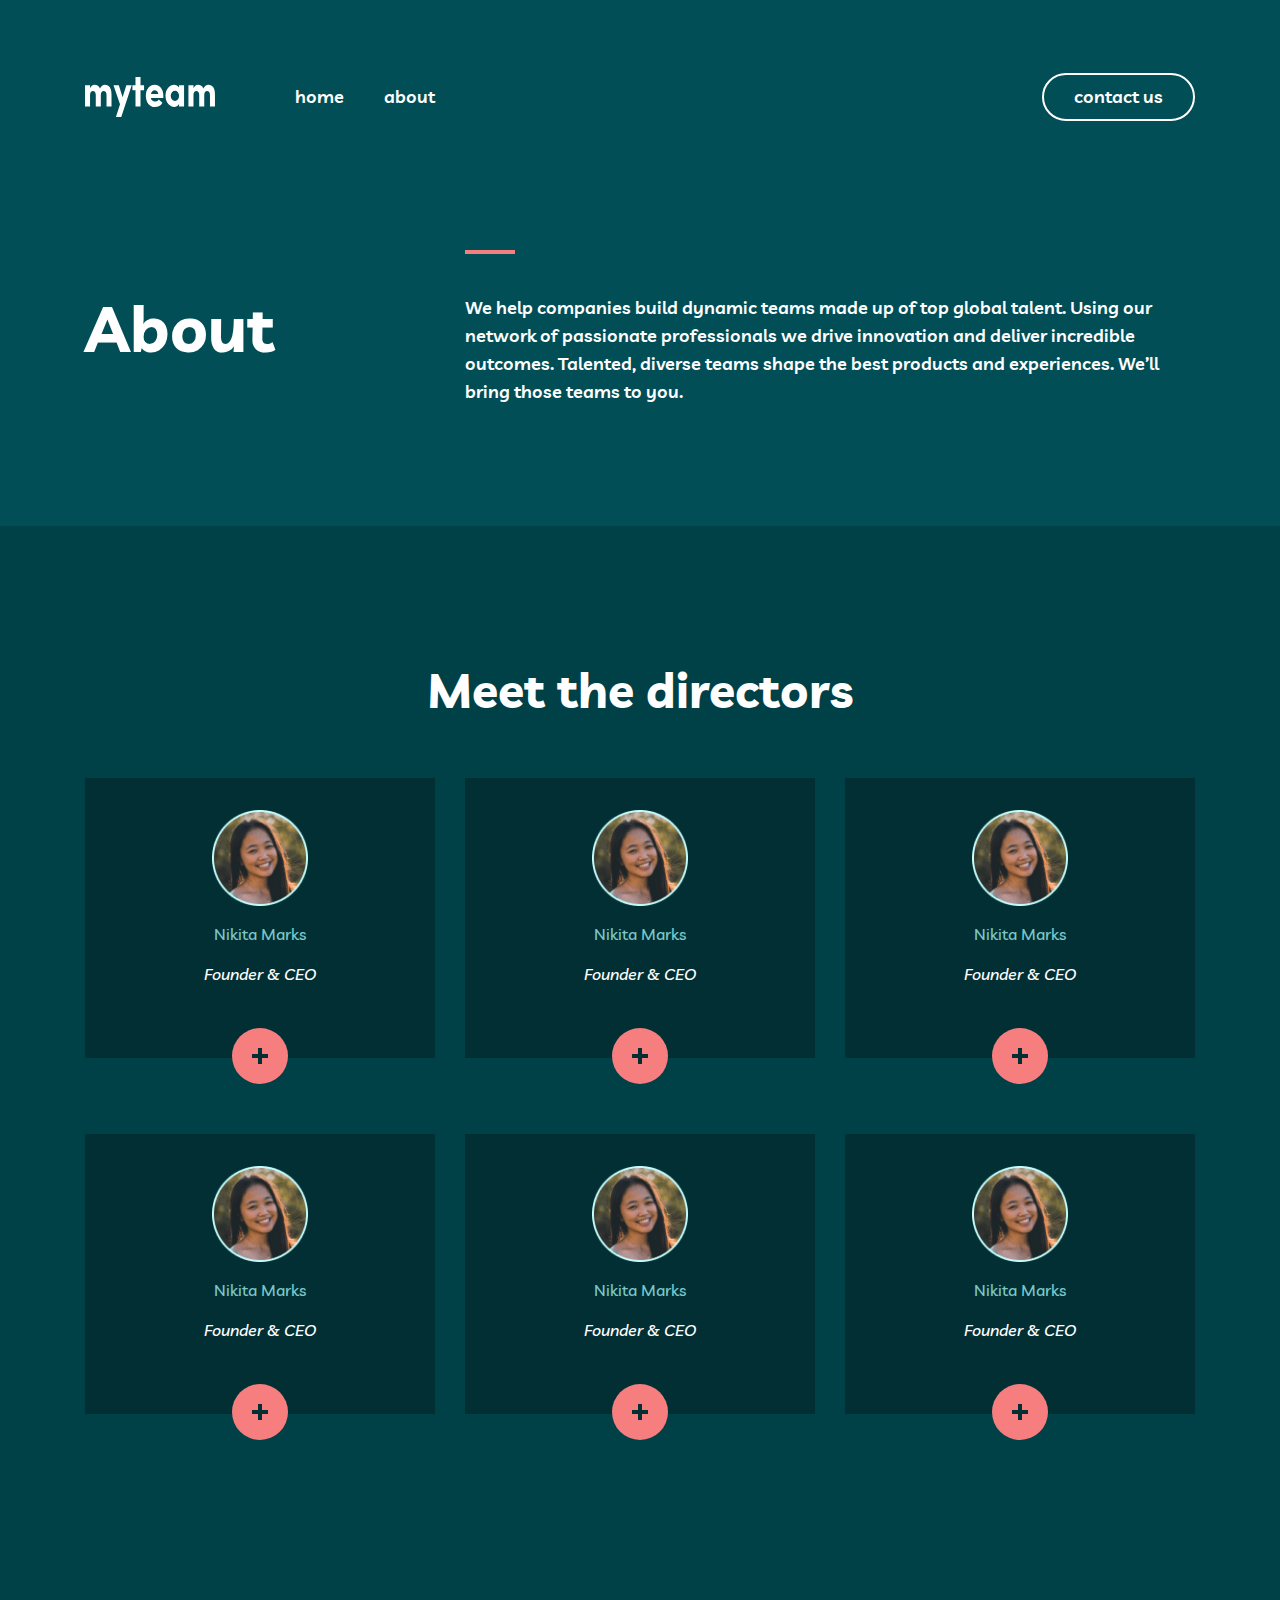
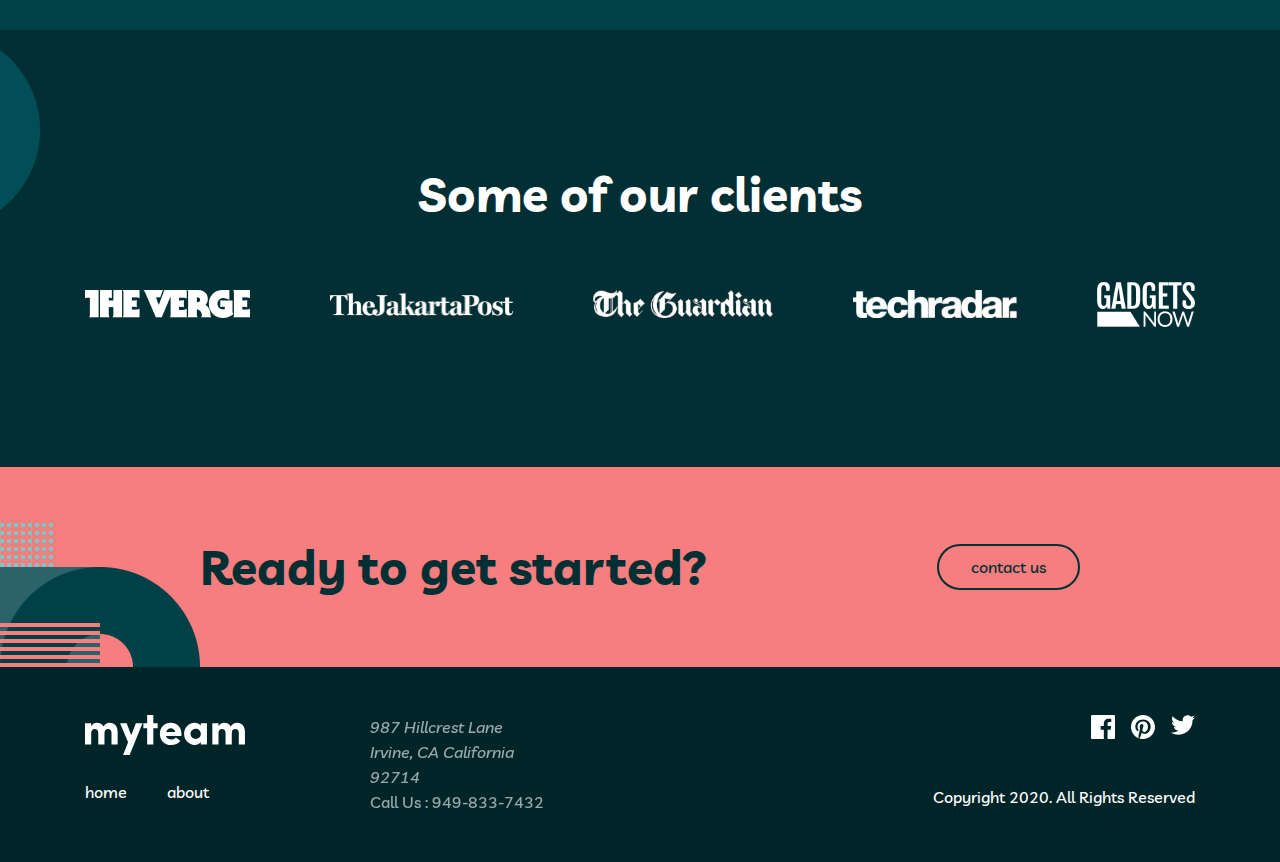
==== commit 9297747d: "complate fool web site" ====
--- a/about.html
+++ b/about.html
@@ -23,8 +23,8 @@
             <a href="about.html" class="nav__link">about</a>
           </li>
         </ul>
+        <a class="nav__link nav__contact-link" href="contact.html">contact us</a>
       </nav>
-      <a class="nav__link nav__contact-link" href="contact.html">contact us</a>
       <button class="burger burger-open"></button>
     </div>
   </header>
--- a/css/styles.css
+++ b/css/styles.css
@@ -512,13 +512,23 @@
   }
 }
 
-.nav__list {
-  display: -webkit-box;
-  display: -ms-flexbox;
-  display: flex;
+.nav {
+  display: -webkit-box;
+  display: -ms-flexbox;
+  display: flex;
+  width: 100%;
+  -webkit-box-pack: justify;
+      -ms-flex-pack: justify;
+          justify-content: space-between;
   -webkit-box-align: center;
       -ms-flex-align: center;
           align-items: center;
+}
+
+.nav__list {
+  display: -webkit-box;
+  display: -ms-flexbox;
+  display: flex;
   margin: 0;
   padding: 0;
   list-style: none;
@@ -558,19 +568,65 @@
 }
 
 @media only screen and (max-width: 560px) {
-  .nav__list {
+  .site-header--open .site-header {
+    position: relative;
+  }
+  .nav {
     display: none;
   }
-  .nav__contact-link {
-    display: none;
-  }
-  .site-header--open .nav__list {
+  .site-header--open .nav {
     display: block;
-    z-index: 60;
+    position: absolute;
+    right: 0;
+    top: 0;
+    background-color: #2C6269;
+    width: 70%;
+    height: 100%;
+    padding: 112px 0 0 48px;
+    z-index: 71;
     -webkit-box-orient: vertical;
     -webkit-box-direction: normal;
         -ms-flex-direction: column;
             flex-direction: column;
+    background-image: url("../../img/about-bg.png");
+    background-position: right calc(50% - 150px) bottom;
+    background-repeat: no-repeat;
+    -webkit-animation: toggler .4s ease forwards;
+            animation: toggler .4s ease forwards;
+  }
+  .site-header--open .nav__list {
+    -webkit-box-orient: vertical;
+    -webkit-box-direction: normal;
+        -ms-flex-direction: column;
+            flex-direction: column;
+  }
+  .site-header--open .nav__item {
+    margin-bottom: 24px;
+  }
+  .site-header--open .nav__item:last-child {
+    margin-bottom: 48px;
+  }
+}
+
+@-webkit-keyframes toggler {
+  from {
+    -webkit-transform: translateX(70%);
+            transform: translateX(70%);
+  }
+  to {
+    -webkit-transform: translateX(0);
+            transform: translateX(0);
+  }
+}
+
+@keyframes toggler {
+  from {
+    -webkit-transform: translateX(70%);
+            transform: translateX(70%);
+  }
+  to {
+    -webkit-transform: translateX(0);
+            transform: translateX(0);
   }
 }
 
@@ -589,7 +645,7 @@
     background-repeat: no-repeat;
     background-position: center center;
     background-size: contain;
-    z-index: 55;
+    z-index: 75;
     display: block;
   }
   .burder::after {
@@ -796,6 +852,7 @@
     background-image: url("../img/hero-bg.png");
     background-repeat: no-repeat;
     background-position: right bottom;
+    background-size: 100px auto;
   }
 }
 
@@ -835,6 +892,12 @@
     font-size: 32px;
     line-height: 32px;
     margin-left: 0;
+  }
+}
+
+@media only screen and (-webkit-min-device-pixel-ratio: 2), only screen and (min--moz-device-pixel-ratio: 2), only screen and (min-device-pixel-ratio: 2), only screen and (min-resolution: 192dpi), only screen and (min-resolution: 2dppx) {
+  .hero {
+    background-image: url("../img/hero-bg@2x.png");
   }
 }
 
@@ -970,6 +1033,7 @@
 @media only screen and (max-width: 1300px) {
   .reviews {
     background-position: left top, right bottom;
+    background-size: 190px auto;
   }
 }
 
@@ -985,6 +1049,12 @@
     line-height: 32px;
     margin-bottom: 84px;
     max-width: 483px;
+  }
+}
+
+@media only screen and (-webkit-min-device-pixel-ratio: 2), only screen and (min--moz-device-pixel-ratio: 2), only screen and (min-device-pixel-ratio: 2), only screen and (min-resolution: 192dpi), only screen and (min-resolution: 2dppx) {
+  .reviews {
+    background-image: url("../img/rewiw-left@2x.png"), url("../img/reviw-right@2x.png");
   }
 }
 
@@ -1139,6 +1209,7 @@
 @media only screen and (max-width: 1300px) {
   .start {
     background-position: left bottom;
+    background-size: 200px auto;
   }
 }
 
@@ -1170,6 +1241,12 @@
     -webkit-box-pack: center;
         -ms-flex-pack: center;
             justify-content: center;
+  }
+}
+
+@media only screen and (-webkit-min-device-pixel-ratio: 2), only screen and (min--moz-device-pixel-ratio: 2), only screen and (min-device-pixel-ratio: 2), only screen and (min-resolution: 192dpi), only screen and (min-resolution: 2dppx) {
+  .start {
+    background-image: url("../img/start-bg@2x.png");
   }
 }
 
@@ -1519,6 +1596,12 @@
   }
 }
 
+@media only screen and (-webkit-min-device-pixel-ratio: 2), only screen and (min--moz-device-pixel-ratio: 2), only screen and (min-device-pixel-ratio: 2), only screen and (min-resolution: 192dpi), only screen and (min-resolution: 2dppx) {
+  .about {
+    background-image: url("../img/about-bg@2x.png");
+  }
+}
+
 .directors {
   background-color: #004047;
   padding: 140px 0;
@@ -1563,6 +1646,7 @@
     background-image: url("../img/director-bgg.png"), url("../img/rewiw-left.png");
     background-repeat: no-repeat;
     background-position: left top, right bottom;
+    background-size: 250px auto;
   }
   .directors__item:nth-child(3n) {
     margin-right: 30px;
@@ -1603,6 +1687,12 @@
   }
   .directors__item:nth-child(2n) {
     margin-right: 0;
+  }
+}
+
+@media only screen and (-webkit-min-device-pixel-ratio: 2), only screen and (min--moz-device-pixel-ratio: 2), only screen and (min-device-pixel-ratio: 2), only screen and (min-resolution: 192dpi), only screen and (min-resolution: 2dppx) {
+  .directors {
+    background-image: url("../img/directors-left-bg@2x.png"), url("../img/rewiw-left@2x.png");
   }
 }
 
@@ -1790,6 +1880,12 @@
   }
 }
 
+@media only screen and (-webkit-min-device-pixel-ratio: 2), only screen and (min--moz-device-pixel-ratio: 2), only screen and (min-device-pixel-ratio: 2), only screen and (min-resolution: 192dpi), only screen and (min-resolution: 2dppx) {
+  .clients {
+    background-image: url("../../img/clients-bg@2x.png");
+  }
+}
+
 .contact-page {
   padding: 0 0 120px 0;
   background-color: #014E56;
@@ -1872,12 +1968,13 @@
 .contact-page__input {
   padding: 24px 0 16px 20px;
   border: none;
-  border-bottom: 1px solid #fff;
+  border-bottom: 2px solid #fff;
   background-color: #014E56;
   letter-spacing: -0.115385px;
   width: 100%;
   margin-bottom: 8px;
   outline: none;
+  color: #fff;
 }
 
 .contact-page__input::-webkit-input-placeholder {
@@ -1900,8 +1997,8 @@
   opacity: 0.6;
 }
 
-.contact-page__input:focus {
-  border-bottom: 2px solid #F67E7E;
+.contact-page__input:focus, .contact-page__input:hover {
+  border-bottom: 2px solid #79C8C7;
 }
 
 .contact-page__textarea {
@@ -1916,12 +2013,32 @@
   border: 2px solid #fff;
   border-radius: 24px;
   cursor: pointer;
+  background-color: #fff;
+}
+
+.contact-page__btn:hover {
+  background-color: #004047;
+  border: 2px solid #004047;
+  color: #fff;
+}
+
+.contact-page__btn:active {
+  opacity: 0.6;
+}
+
+.contact-page__email-input:not(:placeholder-shown):invalid {
+  border-bottom: 2px solid rgba(255, 0, 0, 0.6);
+}
+
+.contact-page__email-input:not(:placeholder-shown):valid {
+  border-bottom: 2px solid lightgreen;
 }
 
 @media only screen and (max-width: 984px) {
   .contact-page {
     background-image: url("../img/director-bgg.png"), url("../img/contact.png");
-    background-position: left top, right  bottom;
+    background-position: left calc(50% - 400px) top, right calc(50% - 290px) bottom -200px;
+    background-size: 250px auto;
   }
   .contact-page__container {
     -webkit-box-orient: vertical;
@@ -1966,4 +2083,10 @@
     margin-right: auto;
   }
 }
+
+@media only screen and (-webkit-min-device-pixel-ratio: 2), only screen and (min--moz-device-pixel-ratio: 2), only screen and (min-device-pixel-ratio: 2), only screen and (min-resolution: 192dpi), only screen and (min-resolution: 2dppx) {
+  .contact-page {
+    background-image: url("../img/contact-left-bg@2x.png"), url("../img/contact-right-bg@2x.png");
+  }
+}
 /*# sourceMappingURL=styles.css.map */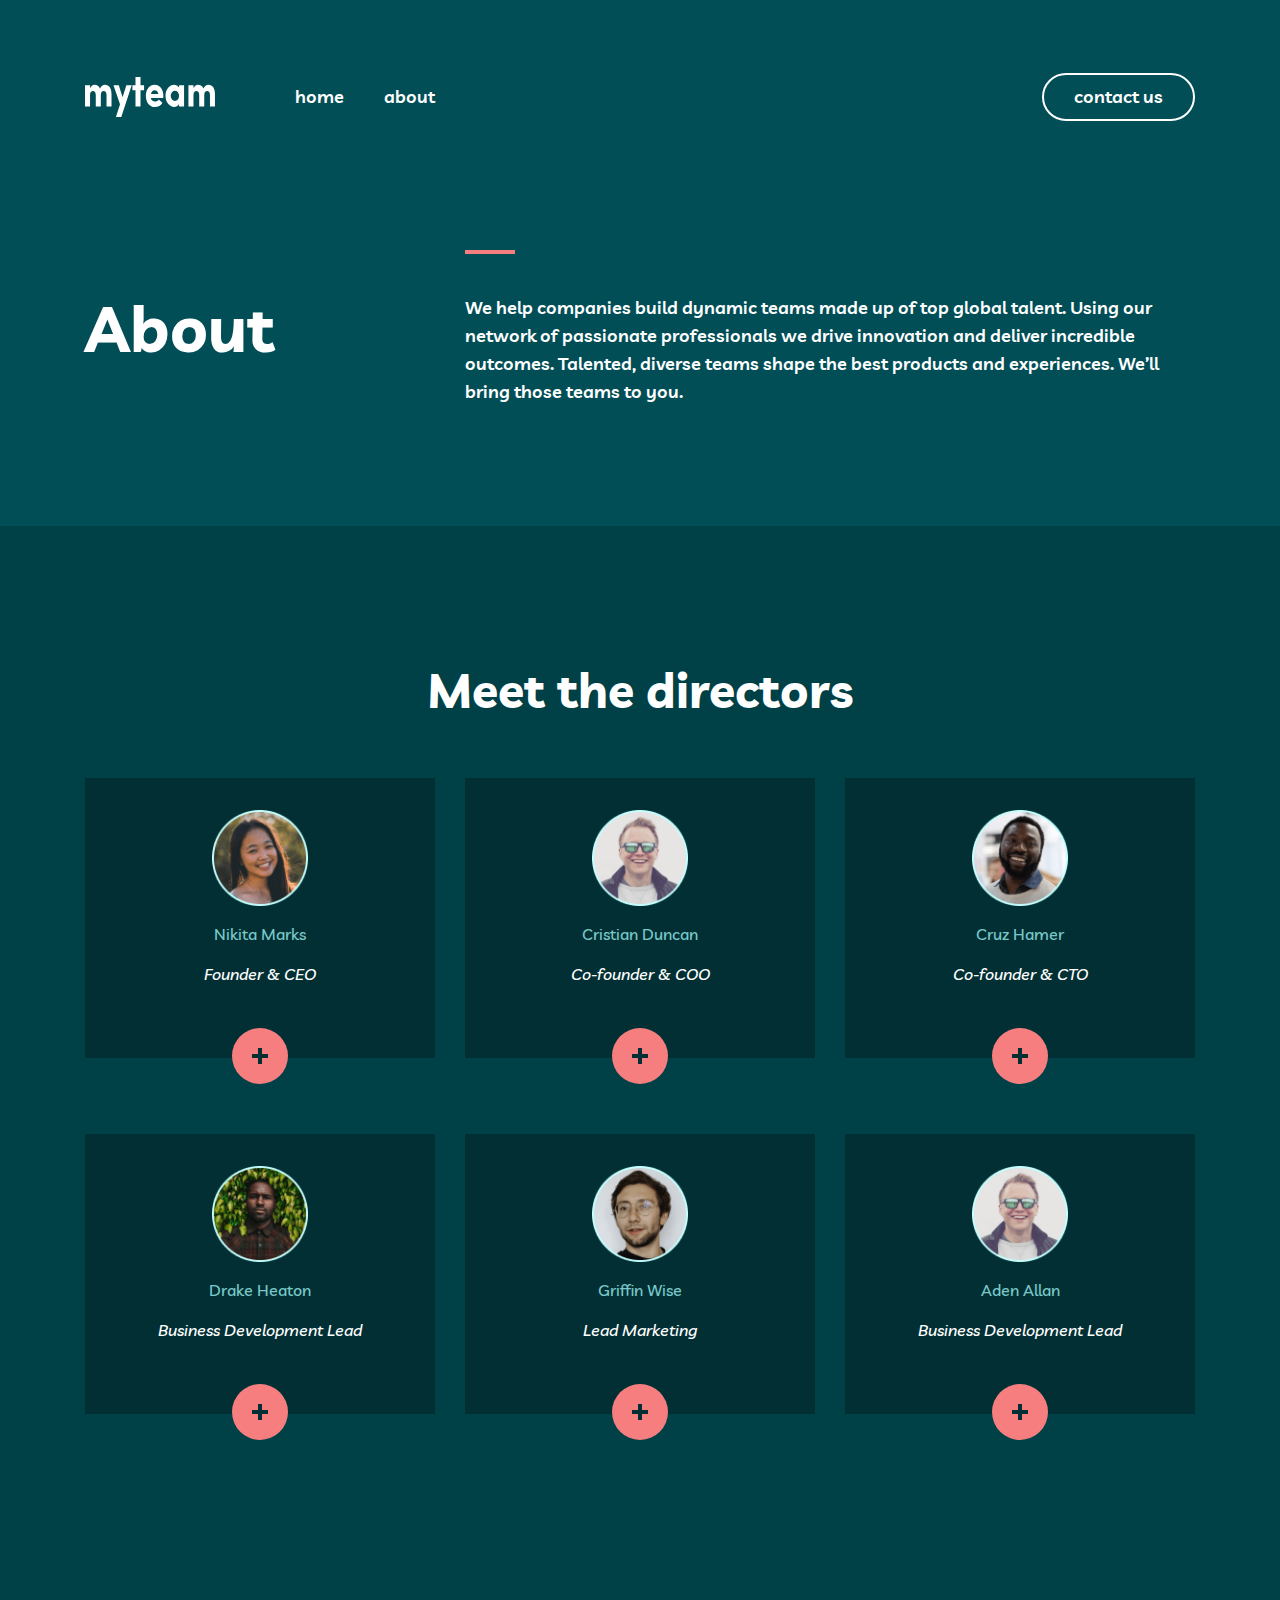
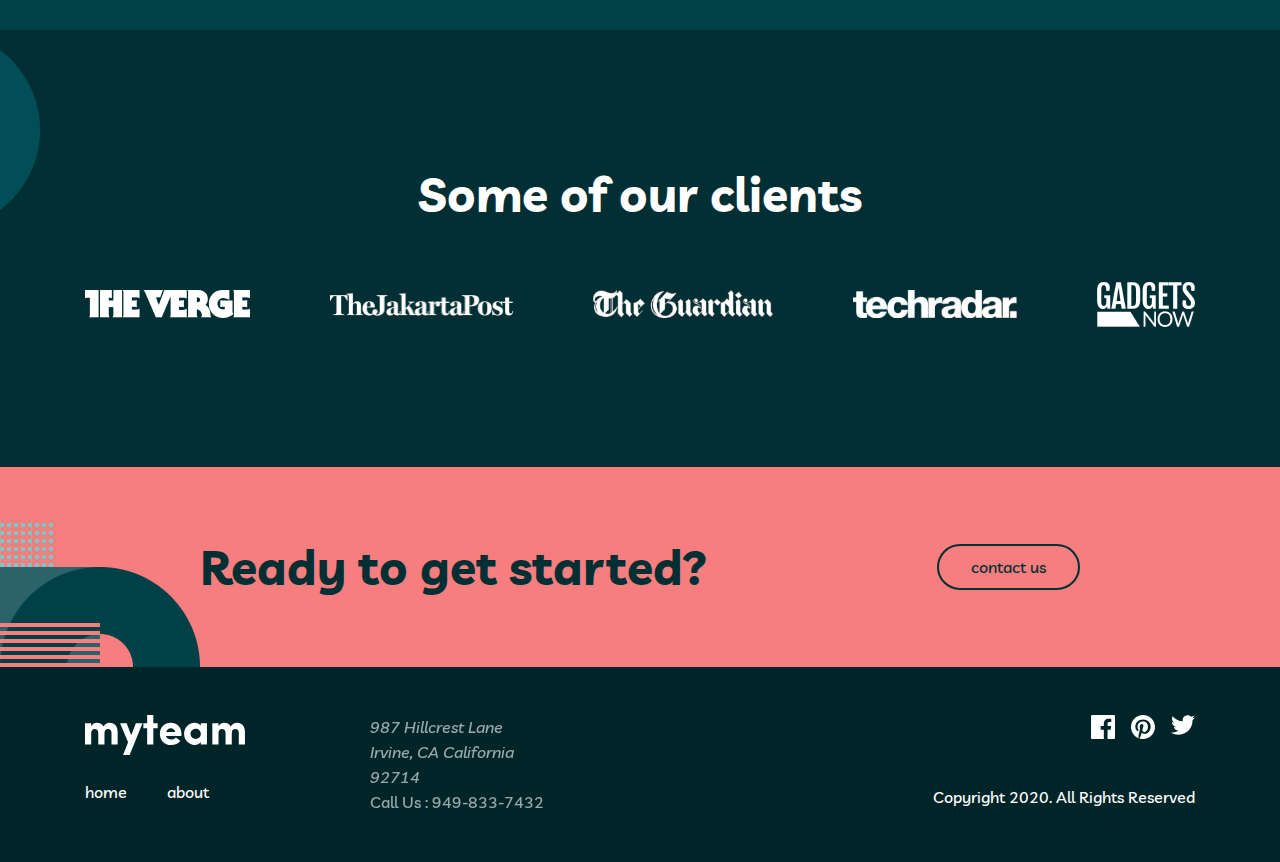
==== commit b7b8a6ae: "fixed directors section" ====
--- a/about.html
+++ b/about.html
@@ -47,135 +47,135 @@
       <h2 class="directors__title">Meet the directors</h2>
       <ul class="directors__list">
 
-        <li class="directors__item director">
+        <li class="directors__item director director--nikita">
           <p class="director__name">Nikita Marks</p>
           <p class="director__profession">Founder & CEO</p>
           <blockquote class="director__blockquote">“Empowered teams create truly amazing products. Set the north star and let them follow it.”</blockquote>
           <ul class="director__social-list">
             <li class="director__social-item">
-              <a href="#">
-                <svg width="24" height="20" viewBox="0 0 24 20" fill="none" xmlns="http://www.w3.org/2000/svg">
-                  <path class="footer__twitter" d="M24 2.55699C23.117 2.94899 22.168 3.21299 21.172 3.33199C22.189 2.72299 22.97 1.75799 23.337 0.607986C22.386 1.17199 21.332 1.58199 20.21 1.80299C19.313 0.845986 18.032 0.247986 16.616 0.247986C13.437 0.247986 11.101 3.21399 11.819 6.29299C7.728 6.08799 4.1 4.12799 1.671 1.14899C0.381 3.36199 1.002 6.25699 3.194 7.72299C2.388 7.69699 1.628 7.47599 0.965 7.10699C0.911 9.38799 2.546 11.522 4.914 11.997C4.221 12.185 3.462 12.229 2.69 12.081C3.316 14.037 5.134 15.46 7.29 15.5C5.22 17.123 2.612 17.848 0 17.54C2.179 18.937 4.768 19.752 7.548 19.752C16.69 19.752 21.855 12.031 21.543 5.10599C22.505 4.41099 23.34 3.54399 24 2.55699Z" fill="white"/>
-                  </svg>
-              </a>
-            </li>
-            <li class="directors__social-link-item">
-              <a href="#">
-                <svg width="21" height="20" viewBox="0 0 21 20" fill="none" xmlns="http://www.w3.org/2000/svg">
-                  <path  class="footer__twitter" fill-rule="evenodd" clip-rule="evenodd" d="M2.5 0H18.5C19.6 0 20.5 0.9 20.5 2V18C20.5 19.1 19.6 20 18.5 20H2.5C1.4 20 0.5 19.1 0.5 18V2C0.5 0.9 1.4 0 2.5 0ZM6.5 17V8H3.5V17H6.5ZM5 6.3C4 6.3 3.2 5.5 3.2 4.5C3.2 3.5 4 2.7 5 2.7C6 2.7 6.8 3.5 6.8 4.5C6.8 5.5 6 6.3 5 6.3ZM14.5 17H17.5V11.3C17.5 9.4 15.9 7.8 14 7.8C13.1 7.8 12 8.4 11.5 9.2V8H8.5V17H11.5V11.7C11.5 10.9 12.2 10.2 13 10.2C13.8 10.2 14.5 10.9 14.5 11.7V17Z" fill="white"/>
-                  </svg>
-              </a>
-            </li>
-          </ul>
-          <button class="director__btn director__btn--open"></button>
-        </li>
-
-        <li class="directors__item director">
-          <p class="director__name">Nikita Marks</p>
-          <p class="director__profession">Founder & CEO</p>
-          <blockquote class="director__blockquote">“Empowered teams create truly amazing products. Set the north star and let them follow it.”</blockquote>
-          <ul class="director__social-list">
-            <li class="director__social-item">
-              <a href="#">
-                <svg width="24" height="20" viewBox="0 0 24 20" fill="none" xmlns="http://www.w3.org/2000/svg">
-                  <path class="footer__twitter" d="M24 2.55699C23.117 2.94899 22.168 3.21299 21.172 3.33199C22.189 2.72299 22.97 1.75799 23.337 0.607986C22.386 1.17199 21.332 1.58199 20.21 1.80299C19.313 0.845986 18.032 0.247986 16.616 0.247986C13.437 0.247986 11.101 3.21399 11.819 6.29299C7.728 6.08799 4.1 4.12799 1.671 1.14899C0.381 3.36199 1.002 6.25699 3.194 7.72299C2.388 7.69699 1.628 7.47599 0.965 7.10699C0.911 9.38799 2.546 11.522 4.914 11.997C4.221 12.185 3.462 12.229 2.69 12.081C3.316 14.037 5.134 15.46 7.29 15.5C5.22 17.123 2.612 17.848 0 17.54C2.179 18.937 4.768 19.752 7.548 19.752C16.69 19.752 21.855 12.031 21.543 5.10599C22.505 4.41099 23.34 3.54399 24 2.55699Z" fill="white"/>
-                  </svg>
-              </a>
-            </li>
-            <li class="directors__social-link-item">
-              <a href="#">
-                <svg width="21" height="20" viewBox="0 0 21 20" fill="none" xmlns="http://www.w3.org/2000/svg">
-                  <path  class="footer__twitter" fill-rule="evenodd" clip-rule="evenodd" d="M2.5 0H18.5C19.6 0 20.5 0.9 20.5 2V18C20.5 19.1 19.6 20 18.5 20H2.5C1.4 20 0.5 19.1 0.5 18V2C0.5 0.9 1.4 0 2.5 0ZM6.5 17V8H3.5V17H6.5ZM5 6.3C4 6.3 3.2 5.5 3.2 4.5C3.2 3.5 4 2.7 5 2.7C6 2.7 6.8 3.5 6.8 4.5C6.8 5.5 6 6.3 5 6.3ZM14.5 17H17.5V11.3C17.5 9.4 15.9 7.8 14 7.8C13.1 7.8 12 8.4 11.5 9.2V8H8.5V17H11.5V11.7C11.5 10.9 12.2 10.2 13 10.2C13.8 10.2 14.5 10.9 14.5 11.7V17Z" fill="white"/>
-                  </svg>
-              </a>
-            </li>
-          </ul>
-          <button class="director__btn director__btn--open"></button>
-        </li>
-
-        <li class="directors__item director">
-          <p class="director__name">Nikita Marks</p>
-          <p class="director__profession">Founder & CEO</p>
-          <blockquote class="director__blockquote">“Empowered teams create truly amazing products. Set the north star and let them follow it.”</blockquote>
-          <ul class="director__social-list">
-            <li class="director__social-item">
-              <a href="#">
-                <svg width="24" height="20" viewBox="0 0 24 20" fill="none" xmlns="http://www.w3.org/2000/svg">
-                  <path class="footer__twitter" d="M24 2.55699C23.117 2.94899 22.168 3.21299 21.172 3.33199C22.189 2.72299 22.97 1.75799 23.337 0.607986C22.386 1.17199 21.332 1.58199 20.21 1.80299C19.313 0.845986 18.032 0.247986 16.616 0.247986C13.437 0.247986 11.101 3.21399 11.819 6.29299C7.728 6.08799 4.1 4.12799 1.671 1.14899C0.381 3.36199 1.002 6.25699 3.194 7.72299C2.388 7.69699 1.628 7.47599 0.965 7.10699C0.911 9.38799 2.546 11.522 4.914 11.997C4.221 12.185 3.462 12.229 2.69 12.081C3.316 14.037 5.134 15.46 7.29 15.5C5.22 17.123 2.612 17.848 0 17.54C2.179 18.937 4.768 19.752 7.548 19.752C16.69 19.752 21.855 12.031 21.543 5.10599C22.505 4.41099 23.34 3.54399 24 2.55699Z" fill="white"/>
-                  </svg>
-              </a>
-            </li>
-            <li class="directors__social-link-item">
-              <a href="#">
-                <svg width="21" height="20" viewBox="0 0 21 20" fill="none" xmlns="http://www.w3.org/2000/svg">
-                  <path  class="footer__twitter" fill-rule="evenodd" clip-rule="evenodd" d="M2.5 0H18.5C19.6 0 20.5 0.9 20.5 2V18C20.5 19.1 19.6 20 18.5 20H2.5C1.4 20 0.5 19.1 0.5 18V2C0.5 0.9 1.4 0 2.5 0ZM6.5 17V8H3.5V17H6.5ZM5 6.3C4 6.3 3.2 5.5 3.2 4.5C3.2 3.5 4 2.7 5 2.7C6 2.7 6.8 3.5 6.8 4.5C6.8 5.5 6 6.3 5 6.3ZM14.5 17H17.5V11.3C17.5 9.4 15.9 7.8 14 7.8C13.1 7.8 12 8.4 11.5 9.2V8H8.5V17H11.5V11.7C11.5 10.9 12.2 10.2 13 10.2C13.8 10.2 14.5 10.9 14.5 11.7V17Z" fill="white"/>
-                  </svg>
-              </a>
-            </li>
-          </ul>
-          <button class="director__btn director__btn--open"></button>
-        </li>
-
-        <li class="directors__item director">
-          <p class="director__name">Nikita Marks</p>
-          <p class="director__profession">Founder & CEO</p>
-          <blockquote class="director__blockquote">“Empowered teams create truly amazing products. Set the north star and let them follow it.”</blockquote>
-          <ul class="director__social-list">
-            <li class="director__social-item">
-              <a href="#">
-                <svg width="24" height="20" viewBox="0 0 24 20" fill="none" xmlns="http://www.w3.org/2000/svg">
-                  <path class="footer__twitter" d="M24 2.55699C23.117 2.94899 22.168 3.21299 21.172 3.33199C22.189 2.72299 22.97 1.75799 23.337 0.607986C22.386 1.17199 21.332 1.58199 20.21 1.80299C19.313 0.845986 18.032 0.247986 16.616 0.247986C13.437 0.247986 11.101 3.21399 11.819 6.29299C7.728 6.08799 4.1 4.12799 1.671 1.14899C0.381 3.36199 1.002 6.25699 3.194 7.72299C2.388 7.69699 1.628 7.47599 0.965 7.10699C0.911 9.38799 2.546 11.522 4.914 11.997C4.221 12.185 3.462 12.229 2.69 12.081C3.316 14.037 5.134 15.46 7.29 15.5C5.22 17.123 2.612 17.848 0 17.54C2.179 18.937 4.768 19.752 7.548 19.752C16.69 19.752 21.855 12.031 21.543 5.10599C22.505 4.41099 23.34 3.54399 24 2.55699Z" fill="white"/>
-                  </svg>
-              </a>
-            </li>
-            <li class="directors__social-link-item">
-              <a href="#">
-                <svg width="21" height="20" viewBox="0 0 21 20" fill="none" xmlns="http://www.w3.org/2000/svg">
-                  <path  class="footer__twitter" fill-rule="evenodd" clip-rule="evenodd" d="M2.5 0H18.5C19.6 0 20.5 0.9 20.5 2V18C20.5 19.1 19.6 20 18.5 20H2.5C1.4 20 0.5 19.1 0.5 18V2C0.5 0.9 1.4 0 2.5 0ZM6.5 17V8H3.5V17H6.5ZM5 6.3C4 6.3 3.2 5.5 3.2 4.5C3.2 3.5 4 2.7 5 2.7C6 2.7 6.8 3.5 6.8 4.5C6.8 5.5 6 6.3 5 6.3ZM14.5 17H17.5V11.3C17.5 9.4 15.9 7.8 14 7.8C13.1 7.8 12 8.4 11.5 9.2V8H8.5V17H11.5V11.7C11.5 10.9 12.2 10.2 13 10.2C13.8 10.2 14.5 10.9 14.5 11.7V17Z" fill="white"/>
-                  </svg>
-              </a>
-            </li>
-          </ul>
-          <button class="director__btn director__btn--open"></button>
-        </li>
-
-        <li class="directors__item director">
-          <p class="director__name">Nikita Marks</p>
-          <p class="director__profession">Founder & CEO</p>
-          <blockquote class="director__blockquote">“Empowered teams create truly amazing products. Set the north star and let them follow it.”</blockquote>
-          <ul class="director__social-list">
-            <li class="director__social-item">
-              <a href="#">
-                <svg width="24" height="20" viewBox="0 0 24 20" fill="none" xmlns="http://www.w3.org/2000/svg">
-                  <path class="footer__twitter" d="M24 2.55699C23.117 2.94899 22.168 3.21299 21.172 3.33199C22.189 2.72299 22.97 1.75799 23.337 0.607986C22.386 1.17199 21.332 1.58199 20.21 1.80299C19.313 0.845986 18.032 0.247986 16.616 0.247986C13.437 0.247986 11.101 3.21399 11.819 6.29299C7.728 6.08799 4.1 4.12799 1.671 1.14899C0.381 3.36199 1.002 6.25699 3.194 7.72299C2.388 7.69699 1.628 7.47599 0.965 7.10699C0.911 9.38799 2.546 11.522 4.914 11.997C4.221 12.185 3.462 12.229 2.69 12.081C3.316 14.037 5.134 15.46 7.29 15.5C5.22 17.123 2.612 17.848 0 17.54C2.179 18.937 4.768 19.752 7.548 19.752C16.69 19.752 21.855 12.031 21.543 5.10599C22.505 4.41099 23.34 3.54399 24 2.55699Z" fill="white"/>
-                  </svg>
-              </a>
-            </li>
-            <li class="directors__social-link-item">
-              <a href="#">
-                <svg width="21" height="20" viewBox="0 0 21 20" fill="none" xmlns="http://www.w3.org/2000/svg">
-                  <path  class="footer__twitter" fill-rule="evenodd" clip-rule="evenodd" d="M2.5 0H18.5C19.6 0 20.5 0.9 20.5 2V18C20.5 19.1 19.6 20 18.5 20H2.5C1.4 20 0.5 19.1 0.5 18V2C0.5 0.9 1.4 0 2.5 0ZM6.5 17V8H3.5V17H6.5ZM5 6.3C4 6.3 3.2 5.5 3.2 4.5C3.2 3.5 4 2.7 5 2.7C6 2.7 6.8 3.5 6.8 4.5C6.8 5.5 6 6.3 5 6.3ZM14.5 17H17.5V11.3C17.5 9.4 15.9 7.8 14 7.8C13.1 7.8 12 8.4 11.5 9.2V8H8.5V17H11.5V11.7C11.5 10.9 12.2 10.2 13 10.2C13.8 10.2 14.5 10.9 14.5 11.7V17Z" fill="white"/>
-                  </svg>
-              </a>
-            </li>
-          </ul>
-          <button class="director__btn director__btn--open"></button>
-        </li>
-
-        <li class="directors__item director">
-          <p class="director__name">Nikita Marks</p>
-          <p class="director__profession">Founder & CEO</p>
-          <blockquote class="director__blockquote">“Empowered teams create truly amazing products. Set the north star and let them follow it.”</blockquote>
-          <ul class="director__social-list">
-            <li class="director__social-item">
-              <a href="#">
-                <svg width="24" height="20" viewBox="0 0 24 20" fill="none" xmlns="http://www.w3.org/2000/svg">
-                  <path class="footer__twitter" d="M24 2.55699C23.117 2.94899 22.168 3.21299 21.172 3.33199C22.189 2.72299 22.97 1.75799 23.337 0.607986C22.386 1.17199 21.332 1.58199 20.21 1.80299C19.313 0.845986 18.032 0.247986 16.616 0.247986C13.437 0.247986 11.101 3.21399 11.819 6.29299C7.728 6.08799 4.1 4.12799 1.671 1.14899C0.381 3.36199 1.002 6.25699 3.194 7.72299C2.388 7.69699 1.628 7.47599 0.965 7.10699C0.911 9.38799 2.546 11.522 4.914 11.997C4.221 12.185 3.462 12.229 2.69 12.081C3.316 14.037 5.134 15.46 7.29 15.5C5.22 17.123 2.612 17.848 0 17.54C2.179 18.937 4.768 19.752 7.548 19.752C16.69 19.752 21.855 12.031 21.543 5.10599C22.505 4.41099 23.34 3.54399 24 2.55699Z" fill="white"/>
-                  </svg>
-              </a>
-            </li>
-            <li class="directors__social-link-item">
-              <a href="#">
+              <a href="#" target="_blank">
+                <svg width="24" height="20" viewBox="0 0 24 20" fill="none" xmlns="http://www.w3.org/2000/svg">
+                  <path class="footer__twitter" d="M24 2.55699C23.117 2.94899 22.168 3.21299 21.172 3.33199C22.189 2.72299 22.97 1.75799 23.337 0.607986C22.386 1.17199 21.332 1.58199 20.21 1.80299C19.313 0.845986 18.032 0.247986 16.616 0.247986C13.437 0.247986 11.101 3.21399 11.819 6.29299C7.728 6.08799 4.1 4.12799 1.671 1.14899C0.381 3.36199 1.002 6.25699 3.194 7.72299C2.388 7.69699 1.628 7.47599 0.965 7.10699C0.911 9.38799 2.546 11.522 4.914 11.997C4.221 12.185 3.462 12.229 2.69 12.081C3.316 14.037 5.134 15.46 7.29 15.5C5.22 17.123 2.612 17.848 0 17.54C2.179 18.937 4.768 19.752 7.548 19.752C16.69 19.752 21.855 12.031 21.543 5.10599C22.505 4.41099 23.34 3.54399 24 2.55699Z" fill="white"/>
+                  </svg>
+              </a>
+            </li>
+            <li class="directors__social-link-item">
+              <a href="#" target="_blank">
+                <svg width="21" height="20" viewBox="0 0 21 20" fill="none" xmlns="http://www.w3.org/2000/svg">
+                  <path  class="footer__twitter" fill-rule="evenodd" clip-rule="evenodd" d="M2.5 0H18.5C19.6 0 20.5 0.9 20.5 2V18C20.5 19.1 19.6 20 18.5 20H2.5C1.4 20 0.5 19.1 0.5 18V2C0.5 0.9 1.4 0 2.5 0ZM6.5 17V8H3.5V17H6.5ZM5 6.3C4 6.3 3.2 5.5 3.2 4.5C3.2 3.5 4 2.7 5 2.7C6 2.7 6.8 3.5 6.8 4.5C6.8 5.5 6 6.3 5 6.3ZM14.5 17H17.5V11.3C17.5 9.4 15.9 7.8 14 7.8C13.1 7.8 12 8.4 11.5 9.2V8H8.5V17H11.5V11.7C11.5 10.9 12.2 10.2 13 10.2C13.8 10.2 14.5 10.9 14.5 11.7V17Z" fill="white"/>
+                  </svg>
+              </a>
+            </li>
+          </ul>
+          <button class="director__btn director__btn--open"></button>
+        </li>
+
+        <li class="directors__item director director--cristian">
+          <p class="director__name">Cristian Duncan</p>
+          <p class="director__profession">Co-founder & COO</p>
+          <blockquote class="director__blockquote">“Empowered teams create truly amazing products. Set the north star and let them follow it.”</blockquote>
+          <ul class="director__social-list">
+            <li class="director__social-item">
+              <a href="#" target="_blank">
+                <svg width="24" height="20" viewBox="0 0 24 20" fill="none" xmlns="http://www.w3.org/2000/svg">
+                  <path class="footer__twitter" d="M24 2.55699C23.117 2.94899 22.168 3.21299 21.172 3.33199C22.189 2.72299 22.97 1.75799 23.337 0.607986C22.386 1.17199 21.332 1.58199 20.21 1.80299C19.313 0.845986 18.032 0.247986 16.616 0.247986C13.437 0.247986 11.101 3.21399 11.819 6.29299C7.728 6.08799 4.1 4.12799 1.671 1.14899C0.381 3.36199 1.002 6.25699 3.194 7.72299C2.388 7.69699 1.628 7.47599 0.965 7.10699C0.911 9.38799 2.546 11.522 4.914 11.997C4.221 12.185 3.462 12.229 2.69 12.081C3.316 14.037 5.134 15.46 7.29 15.5C5.22 17.123 2.612 17.848 0 17.54C2.179 18.937 4.768 19.752 7.548 19.752C16.69 19.752 21.855 12.031 21.543 5.10599C22.505 4.41099 23.34 3.54399 24 2.55699Z" fill="white"/>
+                  </svg>
+              </a>
+            </li>
+            <li class="directors__social-link-item">
+              <a href="#" target="_blank">
+                <svg width="21" height="20" viewBox="0 0 21 20" fill="none" xmlns="http://www.w3.org/2000/svg">
+                  <path  class="footer__twitter" fill-rule="evenodd" clip-rule="evenodd" d="M2.5 0H18.5C19.6 0 20.5 0.9 20.5 2V18C20.5 19.1 19.6 20 18.5 20H2.5C1.4 20 0.5 19.1 0.5 18V2C0.5 0.9 1.4 0 2.5 0ZM6.5 17V8H3.5V17H6.5ZM5 6.3C4 6.3 3.2 5.5 3.2 4.5C3.2 3.5 4 2.7 5 2.7C6 2.7 6.8 3.5 6.8 4.5C6.8 5.5 6 6.3 5 6.3ZM14.5 17H17.5V11.3C17.5 9.4 15.9 7.8 14 7.8C13.1 7.8 12 8.4 11.5 9.2V8H8.5V17H11.5V11.7C11.5 10.9 12.2 10.2 13 10.2C13.8 10.2 14.5 10.9 14.5 11.7V17Z" fill="white"/>
+                  </svg>
+              </a>
+            </li>
+          </ul>
+          <button class="director__btn director__btn--open"></button>
+        </li>
+
+        <li class="directors__item director director--kruz">
+          <p class="director__name">Cruz Hamer</p>
+          <p class="director__profession">Co-founder & CTO</p>
+          <blockquote class="director__blockquote">“Empowered teams create truly amazing products. Set the north star and let them follow it.”</blockquote>
+          <ul class="director__social-list">
+            <li class="director__social-item">
+              <a href="#" target="_blank">
+                <svg width="24" height="20" viewBox="0 0 24 20" fill="none" xmlns="http://www.w3.org/2000/svg">
+                  <path class="footer__twitter" d="M24 2.55699C23.117 2.94899 22.168 3.21299 21.172 3.33199C22.189 2.72299 22.97 1.75799 23.337 0.607986C22.386 1.17199 21.332 1.58199 20.21 1.80299C19.313 0.845986 18.032 0.247986 16.616 0.247986C13.437 0.247986 11.101 3.21399 11.819 6.29299C7.728 6.08799 4.1 4.12799 1.671 1.14899C0.381 3.36199 1.002 6.25699 3.194 7.72299C2.388 7.69699 1.628 7.47599 0.965 7.10699C0.911 9.38799 2.546 11.522 4.914 11.997C4.221 12.185 3.462 12.229 2.69 12.081C3.316 14.037 5.134 15.46 7.29 15.5C5.22 17.123 2.612 17.848 0 17.54C2.179 18.937 4.768 19.752 7.548 19.752C16.69 19.752 21.855 12.031 21.543 5.10599C22.505 4.41099 23.34 3.54399 24 2.55699Z" fill="white"/>
+                  </svg>
+              </a>
+            </li>
+            <li class="directors__social-link-item">
+              <a href="#" target="_blank">
+                <svg width="21" height="20" viewBox="0 0 21 20" fill="none" xmlns="http://www.w3.org/2000/svg">
+                  <path  class="footer__twitter" fill-rule="evenodd" clip-rule="evenodd" d="M2.5 0H18.5C19.6 0 20.5 0.9 20.5 2V18C20.5 19.1 19.6 20 18.5 20H2.5C1.4 20 0.5 19.1 0.5 18V2C0.5 0.9 1.4 0 2.5 0ZM6.5 17V8H3.5V17H6.5ZM5 6.3C4 6.3 3.2 5.5 3.2 4.5C3.2 3.5 4 2.7 5 2.7C6 2.7 6.8 3.5 6.8 4.5C6.8 5.5 6 6.3 5 6.3ZM14.5 17H17.5V11.3C17.5 9.4 15.9 7.8 14 7.8C13.1 7.8 12 8.4 11.5 9.2V8H8.5V17H11.5V11.7C11.5 10.9 12.2 10.2 13 10.2C13.8 10.2 14.5 10.9 14.5 11.7V17Z" fill="white"/>
+                  </svg>
+              </a>
+            </li>
+          </ul>
+          <button class="director__btn director__btn--open"></button>
+        </li>
+
+        <li class="directors__item director director--drake">
+          <p class="director__name">Drake Heaton</p>
+          <p class="director__profession">Business Development Lead</p>
+          <blockquote class="director__blockquote">“Empowered teams create truly amazing products. Set the north star and let them follow it.”</blockquote>
+          <ul class="director__social-list">
+            <li class="director__social-item">
+              <a href="#" target="_blank">
+                <svg width="24" height="20" viewBox="0 0 24 20" fill="none" xmlns="http://www.w3.org/2000/svg">
+                  <path class="footer__twitter" d="M24 2.55699C23.117 2.94899 22.168 3.21299 21.172 3.33199C22.189 2.72299 22.97 1.75799 23.337 0.607986C22.386 1.17199 21.332 1.58199 20.21 1.80299C19.313 0.845986 18.032 0.247986 16.616 0.247986C13.437 0.247986 11.101 3.21399 11.819 6.29299C7.728 6.08799 4.1 4.12799 1.671 1.14899C0.381 3.36199 1.002 6.25699 3.194 7.72299C2.388 7.69699 1.628 7.47599 0.965 7.10699C0.911 9.38799 2.546 11.522 4.914 11.997C4.221 12.185 3.462 12.229 2.69 12.081C3.316 14.037 5.134 15.46 7.29 15.5C5.22 17.123 2.612 17.848 0 17.54C2.179 18.937 4.768 19.752 7.548 19.752C16.69 19.752 21.855 12.031 21.543 5.10599C22.505 4.41099 23.34 3.54399 24 2.55699Z" fill="white"/>
+                  </svg>
+              </a>
+            </li>
+            <li class="directors__social-link-item">
+              <a href="#" target="_blank">
+                <svg width="21" height="20" viewBox="0 0 21 20" fill="none" xmlns="http://www.w3.org/2000/svg">
+                  <path  class="footer__twitter" fill-rule="evenodd" clip-rule="evenodd" d="M2.5 0H18.5C19.6 0 20.5 0.9 20.5 2V18C20.5 19.1 19.6 20 18.5 20H2.5C1.4 20 0.5 19.1 0.5 18V2C0.5 0.9 1.4 0 2.5 0ZM6.5 17V8H3.5V17H6.5ZM5 6.3C4 6.3 3.2 5.5 3.2 4.5C3.2 3.5 4 2.7 5 2.7C6 2.7 6.8 3.5 6.8 4.5C6.8 5.5 6 6.3 5 6.3ZM14.5 17H17.5V11.3C17.5 9.4 15.9 7.8 14 7.8C13.1 7.8 12 8.4 11.5 9.2V8H8.5V17H11.5V11.7C11.5 10.9 12.2 10.2 13 10.2C13.8 10.2 14.5 10.9 14.5 11.7V17Z" fill="white"/>
+                  </svg>
+              </a>
+            </li>
+          </ul>
+          <button class="director__btn director__btn--open"></button>
+        </li>
+
+        <li class="directors__item director director--griffin">
+          <p class="director__name">Griffin Wise</p>
+          <p class="director__profession">Lead Marketing</p>
+          <blockquote class="director__blockquote">“Empowered teams create truly amazing products. Set the north star and let them follow it.”</blockquote>
+          <ul class="director__social-list">
+            <li class="director__social-item">
+              <a href="#" target="_blank">
+                <svg width="24" height="20" viewBox="0 0 24 20" fill="none" xmlns="http://www.w3.org/2000/svg">
+                  <path class="footer__twitter" d="M24 2.55699C23.117 2.94899 22.168 3.21299 21.172 3.33199C22.189 2.72299 22.97 1.75799 23.337 0.607986C22.386 1.17199 21.332 1.58199 20.21 1.80299C19.313 0.845986 18.032 0.247986 16.616 0.247986C13.437 0.247986 11.101 3.21399 11.819 6.29299C7.728 6.08799 4.1 4.12799 1.671 1.14899C0.381 3.36199 1.002 6.25699 3.194 7.72299C2.388 7.69699 1.628 7.47599 0.965 7.10699C0.911 9.38799 2.546 11.522 4.914 11.997C4.221 12.185 3.462 12.229 2.69 12.081C3.316 14.037 5.134 15.46 7.29 15.5C5.22 17.123 2.612 17.848 0 17.54C2.179 18.937 4.768 19.752 7.548 19.752C16.69 19.752 21.855 12.031 21.543 5.10599C22.505 4.41099 23.34 3.54399 24 2.55699Z" fill="white"/>
+                  </svg>
+              </a>
+            </li>
+            <li class="directors__social-link-item">
+              <a href="#" target="_blank">
+                <svg width="21" height="20" viewBox="0 0 21 20" fill="none" xmlns="http://www.w3.org/2000/svg">
+                  <path  class="footer__twitter" fill-rule="evenodd" clip-rule="evenodd" d="M2.5 0H18.5C19.6 0 20.5 0.9 20.5 2V18C20.5 19.1 19.6 20 18.5 20H2.5C1.4 20 0.5 19.1 0.5 18V2C0.5 0.9 1.4 0 2.5 0ZM6.5 17V8H3.5V17H6.5ZM5 6.3C4 6.3 3.2 5.5 3.2 4.5C3.2 3.5 4 2.7 5 2.7C6 2.7 6.8 3.5 6.8 4.5C6.8 5.5 6 6.3 5 6.3ZM14.5 17H17.5V11.3C17.5 9.4 15.9 7.8 14 7.8C13.1 7.8 12 8.4 11.5 9.2V8H8.5V17H11.5V11.7C11.5 10.9 12.2 10.2 13 10.2C13.8 10.2 14.5 10.9 14.5 11.7V17Z" fill="white"/>
+                  </svg>
+              </a>
+            </li>
+          </ul>
+          <button class="director__btn director__btn--open"></button>
+        </li>
+
+        <li class="directors__item director director--aden">
+          <p class="director__name">Aden Allan</p>
+          <p class="director__profession">Business Development Lead</p>
+          <blockquote class="director__blockquote">“Empowered teams create truly amazing products. Set the north star and let them follow it.”</blockquote>
+          <ul class="director__social-list">
+            <li class="director__social-item">
+              <a href="#" target="_blank">
+                <svg width="24" height="20" viewBox="0 0 24 20" fill="none" xmlns="http://www.w3.org/2000/svg">
+                  <path class="footer__twitter" d="M24 2.55699C23.117 2.94899 22.168 3.21299 21.172 3.33199C22.189 2.72299 22.97 1.75799 23.337 0.607986C22.386 1.17199 21.332 1.58199 20.21 1.80299C19.313 0.845986 18.032 0.247986 16.616 0.247986C13.437 0.247986 11.101 3.21399 11.819 6.29299C7.728 6.08799 4.1 4.12799 1.671 1.14899C0.381 3.36199 1.002 6.25699 3.194 7.72299C2.388 7.69699 1.628 7.47599 0.965 7.10699C0.911 9.38799 2.546 11.522 4.914 11.997C4.221 12.185 3.462 12.229 2.69 12.081C3.316 14.037 5.134 15.46 7.29 15.5C5.22 17.123 2.612 17.848 0 17.54C2.179 18.937 4.768 19.752 7.548 19.752C16.69 19.752 21.855 12.031 21.543 5.10599C22.505 4.41099 23.34 3.54399 24 2.55699Z" fill="white"/>
+                  </svg>
+              </a>
+            </li>
+            <li class="directors__social-link-item">
+              <a href="#" target="_blank">
                 <svg width="21" height="20" viewBox="0 0 21 20" fill="none" xmlns="http://www.w3.org/2000/svg">
                   <path  class="footer__twitter" fill-rule="evenodd" clip-rule="evenodd" d="M2.5 0H18.5C19.6 0 20.5 0.9 20.5 2V18C20.5 19.1 19.6 20 18.5 20H2.5C1.4 20 0.5 19.1 0.5 18V2C0.5 0.9 1.4 0 2.5 0ZM6.5 17V8H3.5V17H6.5ZM5 6.3C4 6.3 3.2 5.5 3.2 4.5C3.2 3.5 4 2.7 5 2.7C6 2.7 6.8 3.5 6.8 4.5C6.8 5.5 6 6.3 5 6.3ZM14.5 17H17.5V11.3C17.5 9.4 15.9 7.8 14 7.8C13.1 7.8 12 8.4 11.5 9.2V8H8.5V17H11.5V11.7C11.5 10.9 12.2 10.2 13 10.2C13.8 10.2 14.5 10.9 14.5 11.7V17Z" fill="white"/>
                   </svg>
@@ -235,7 +235,7 @@
     <div class="start__container container">
       <h2 class="visually-hidden">Start section</h2>
       <p class="start__title">Ready to get started?</p>
-      <a href="#" class="start__link">contact us</a>
+      <a href="contact.html" class="start__link">contact us</a>
     </div>
   </section>
 
@@ -275,7 +275,7 @@
         <ul class="footer-bottom__list">
           <li class="footer-bottom__item">
             <!-- facebook -->
-            <a href="#">
+            <a href="#" target="_blank">
               <svg  width="24" height="24" viewBox="0 0 24 24" fill="none" xmlns="http://www.w3.org/2000/svg">
                 <path class="footer__facebook" d="M22.675 0H1.325C0.593 0 0 0.593 0 1.325V22.676C0 23.407 0.593 24 1.325 24H12.82V14.706H9.692V11.084H12.82V8.413C12.82 5.313 14.713 3.625 17.479 3.625C18.804 3.625 19.942 3.724 20.274 3.768V7.008L18.356 7.009C16.852 7.009 16.561 7.724 16.561 8.772V11.085H20.148L19.681 14.707H16.561V24H22.677C23.407 24 24 23.407 24 22.675V1.325C24 0.593 23.407 0 22.675 0Z" fill="white"/>
                 </svg>
@@ -284,7 +284,7 @@
 
           <li class="footer-bottom__item">
             <!-- pictore -->
-            <a href="#">
+            <a href="#" target="_blank">
               <svg  width="24" height="24" viewBox="0 0 24 24" fill="none" xmlns="http://www.w3.org/2000/svg">
                 <path class="footer__picture" d="M12 0C5.373 0 0 5.372 0 12C0 17.084 3.163 21.426 7.627 23.174C7.522 22.225 7.427 20.769 7.669 19.733C7.887 18.796 9.076 13.768 9.076 13.768C9.076 13.768 8.717 13.049 8.717 11.986C8.717 10.318 9.684 9.072 10.888 9.072C11.911 9.072 12.406 9.841 12.406 10.762C12.406 11.791 11.751 13.33 11.412 14.757C11.129 15.951 12.011 16.926 13.189 16.926C15.322 16.926 16.961 14.677 16.961 11.431C16.961 8.558 14.897 6.549 11.949 6.549C8.535 6.549 6.531 9.11 6.531 11.756C6.531 12.787 6.928 13.894 7.424 14.494C7.522 14.613 7.536 14.718 7.507 14.839L7.174 16.199C7.121 16.419 7 16.466 6.772 16.36C5.273 15.662 4.336 13.471 4.336 11.711C4.336 7.926 7.086 4.449 12.265 4.449C16.428 4.449 19.663 7.416 19.663 11.38C19.663 15.516 17.056 18.844 13.436 18.844C12.22 18.844 11.077 18.213 10.686 17.466L9.938 20.319C9.667 21.362 8.936 22.669 8.446 23.465C9.57 23.812 10.763 24 12 24C18.627 24 24 18.627 24 12C24 5.372 18.627 0 12 0Z" fill="white"/>
                 </svg>
@@ -293,7 +293,7 @@
 
           <li class="footer-bottom__item">
             <!-- twitter -->
-            <a href="#">
+            <a href="#" target="blank">
              <svg width="24" height="20" viewBox="0 0 24 20" fill="none" xmlns="http://www.w3.org/2000/svg">
               <path class="footer__twitter" d="M24 2.55699C23.117 2.94899 22.168 3.21299 21.172 3.33199C22.189 2.72299 22.97 1.75799 23.337 0.607986C22.386 1.17199 21.332 1.58199 20.21 1.80299C19.313 0.845986 18.032 0.247986 16.616 0.247986C13.437 0.247986 11.101 3.21399 11.819 6.29299C7.728 6.08799 4.1 4.12799 1.671 1.14899C0.381 3.36199 1.002 6.25699 3.194 7.72299C2.388 7.69699 1.628 7.47599 0.965 7.10699C0.911 9.38799 2.546 11.522 4.914 11.997C4.221 12.185 3.462 12.229 2.69 12.081C3.316 14.037 5.134 15.46 7.29 15.5C5.22 17.123 2.612 17.848 0 17.54C2.179 18.937 4.768 19.752 7.548 19.752C16.69 19.752 21.855 12.031 21.543 5.10599C22.505 4.41099 23.34 3.54399 24 2.55699Z" fill="white"/>
               </svg>
--- a/css/styles.css
+++ b/css/styles.css
@@ -1678,6 +1678,7 @@
     background-image: url("../img/director-bgg.png"), url("../img/rewiw-left.png");
     background-repeat: no-repeat;
     background-position: left top -4.5%, right bottom;
+    background-size: 200px auto;
   }
   .directors__item {
     margin-right: 0;
@@ -1687,6 +1688,12 @@
   }
   .directors__item:nth-child(2n) {
     margin-right: 0;
+  }
+}
+
+@media only screen and (max-width: 700px) {
+  .directors {
+    background-size: 150px auto;
   }
 }
 
@@ -1704,6 +1711,8 @@
   background-color: #012F34;
   margin-bottom: 76px;
   padding: 128px 0 56px 0;
+  -webkit-animation: pastga .3s ease forwards;
+          animation: pastga .3s ease forwards;
 }
 
 .director::before {
@@ -1716,10 +1725,33 @@
   display: block;
   width: 96px;
   height: 96px;
-  background-image: url("../img/nikita.png");
   background-position: center center;
   background-repeat: no-repeat;
   background-size: contain;
+}
+
+.director--nikita::before {
+  background-image: url("../img/nikita.png");
+}
+
+.director--cristian::before {
+  background-image: url("../img/kristian.png");
+}
+
+.director--kruz::before {
+  background-image: url("../img/kruz.png");
+}
+
+.director--drake::before {
+  background-image: url("../img/drake.png");
+}
+
+.director--griffin::before {
+  background-image: url("../img/griffin.png");
+}
+
+.director--aden::before {
+  background-image: url("../img/kristian.png");
 }
 
 .director__btn {
@@ -1783,22 +1815,76 @@
   font-style: italic;
 }
 
-.directors__open .director {
+.director--open {
   padding: 14px 0 56px 0;
-}
-
-.directors__open .director::before {
+  -webkit-animation: tepaga .3s ease forwards;
+          animation: tepaga .3s ease forwards;
+}
+
+.director--open::before {
   display: none;
 }
 
-.directors__open .director__blockquote {
+.director--open .director__blockquote {
   display: block;
 }
 
-.directors__open .director__social-list {
-  display: -webkit-box;
-  display: -ms-flexbox;
-  display: flex;
+.director--open .director__social-list {
+  display: -webkit-box;
+  display: -ms-flexbox;
+  display: flex;
+}
+
+@-webkit-keyframes tepaga {
+  from {
+    opacity: 0;
+    -webkit-transform: translateY(25%);
+            transform: translateY(25%);
+  }
+  to {
+    opacity: 1;
+    -webkit-transform: translateY(0);
+            transform: translateY(0);
+  }
+}
+
+@keyframes tepaga {
+  from {
+    opacity: 0;
+    -webkit-transform: translateY(25%);
+            transform: translateY(25%);
+  }
+  to {
+    opacity: 1;
+    -webkit-transform: translateY(0);
+            transform: translateY(0);
+  }
+}
+
+@-webkit-keyframes pastga {
+  from {
+    opacity: 0;
+    -webkit-transform: translateY(-25%);
+            transform: translateY(-25%);
+  }
+  to {
+    opacity: 1;
+    -webkit-transform: translateY(0);
+            transform: translateY(0);
+  }
+}
+
+@keyframes pastga {
+  from {
+    opacity: 0;
+    -webkit-transform: translateY(-25%);
+            transform: translateY(-25%);
+  }
+  to {
+    opacity: 1;
+    -webkit-transform: translateY(0);
+            transform: translateY(0);
+  }
 }
 
 .clients {
@@ -2026,8 +2112,19 @@
   opacity: 0.6;
 }
 
+.contact-page__invalid {
+  display: none;
+  font-size: 14px;
+  font-style: italic;
+  color: #F67E7E;
+}
+
 .contact-page__email-input:not(:placeholder-shown):invalid {
-  border-bottom: 2px solid rgba(255, 0, 0, 0.6);
+  border-bottom: 2px solid #F67E7E;
+}
+
+.contact-page__email-input:not(:placeholder-shown):invalid ~ .contact-page__invalid {
+  display: block;
 }
 
 .contact-page__email-input:not(:placeholder-shown):valid {
